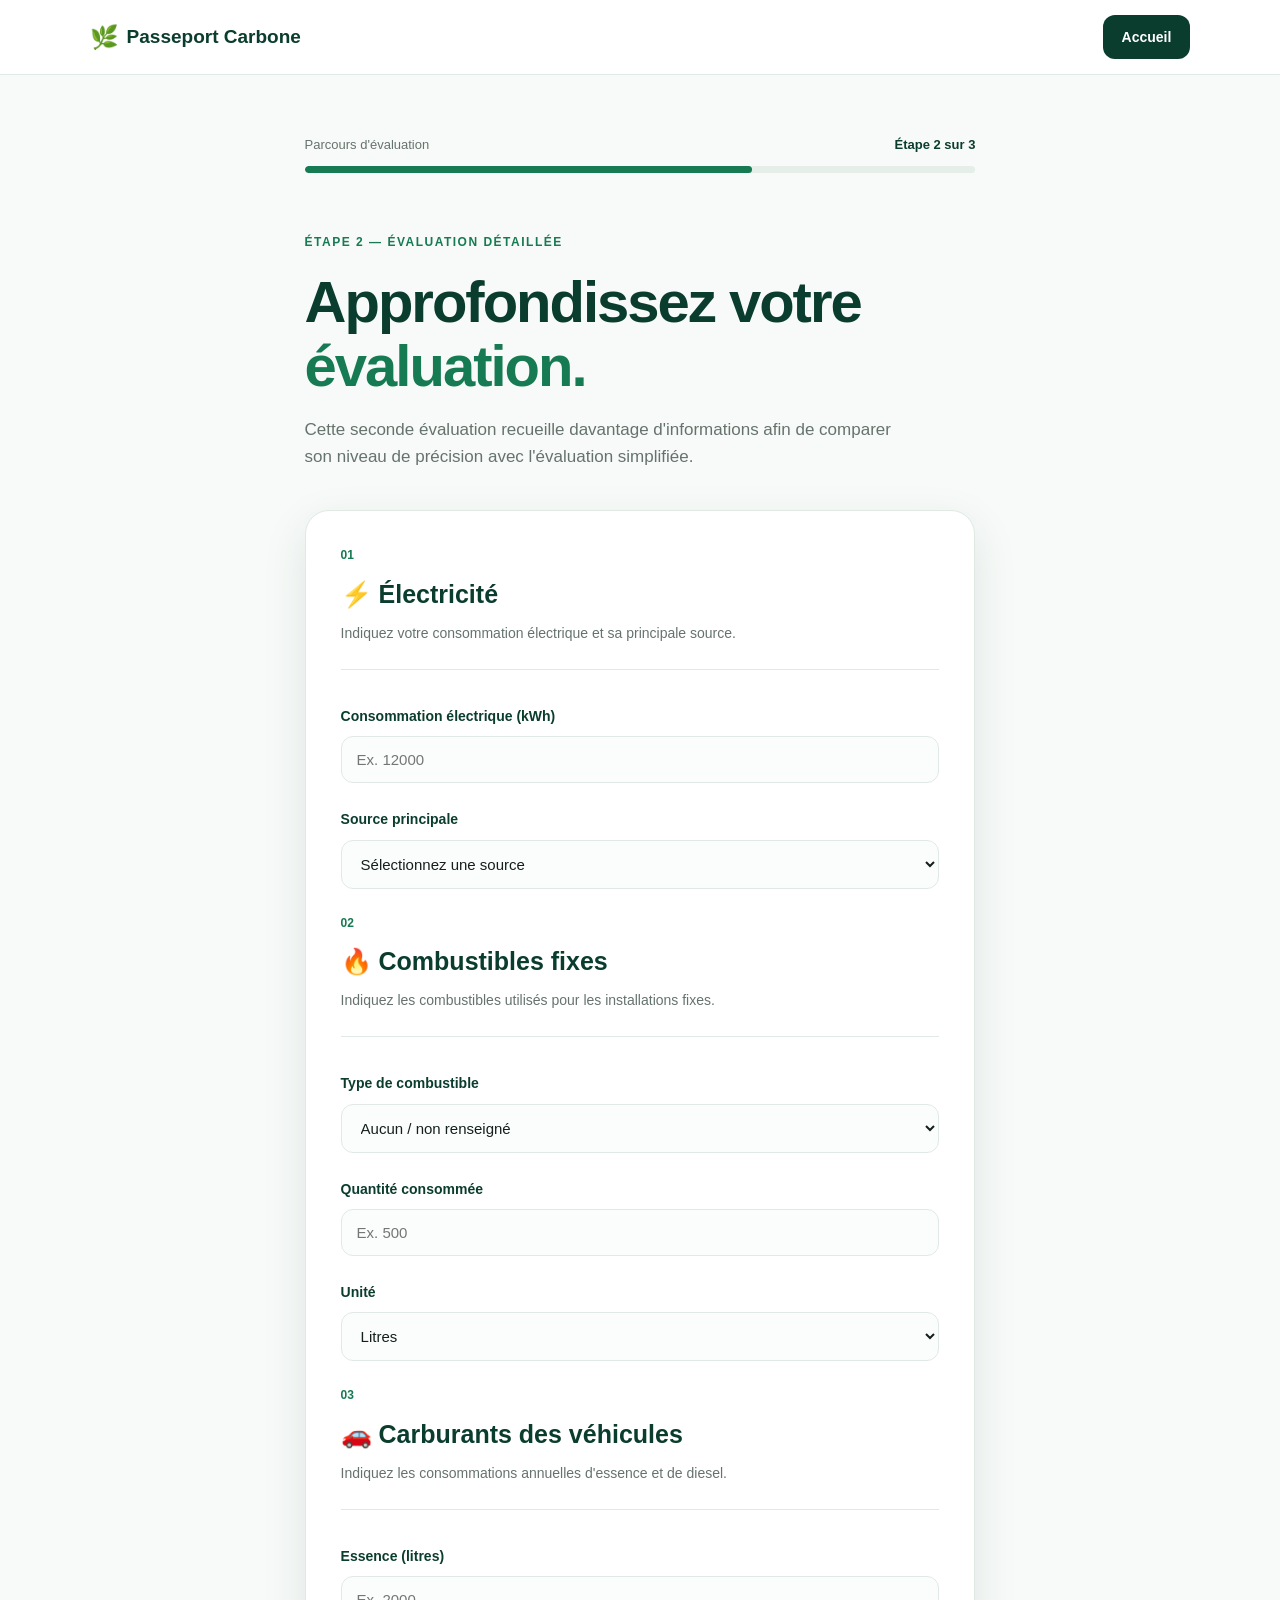
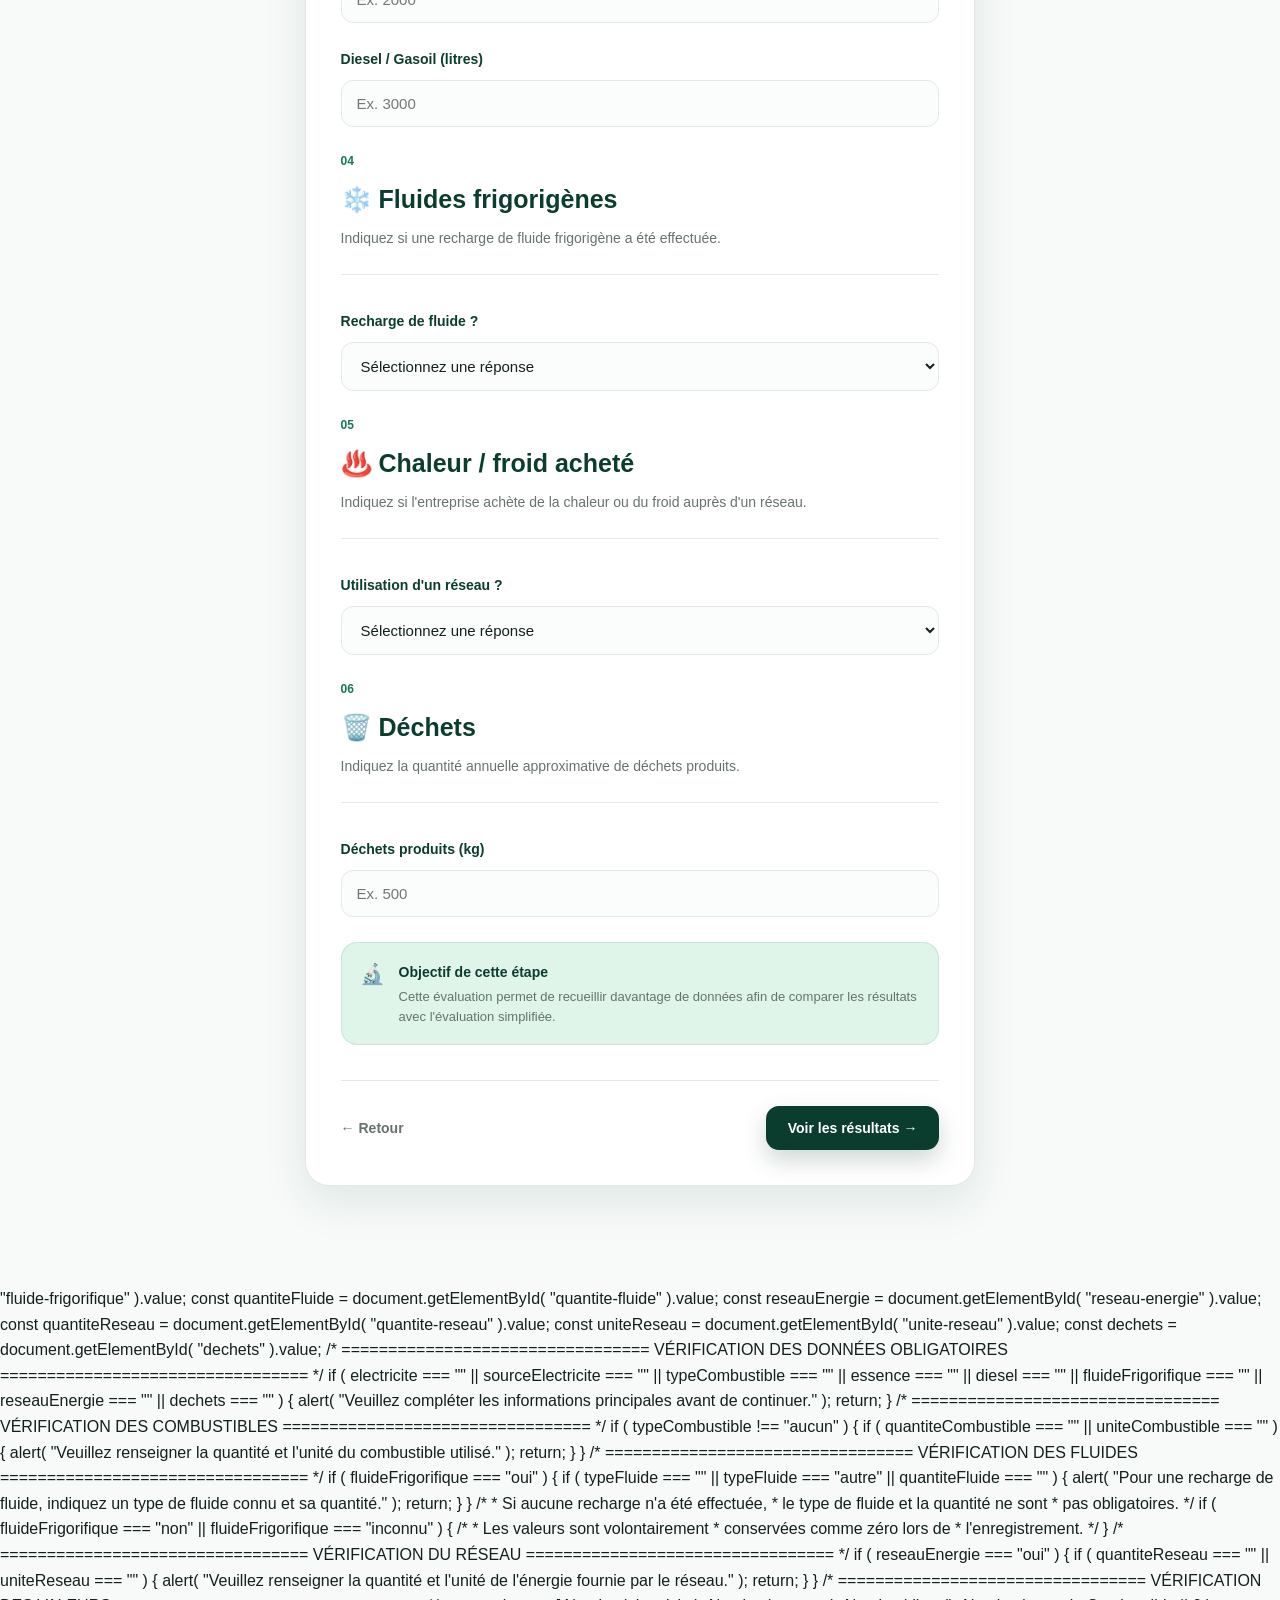
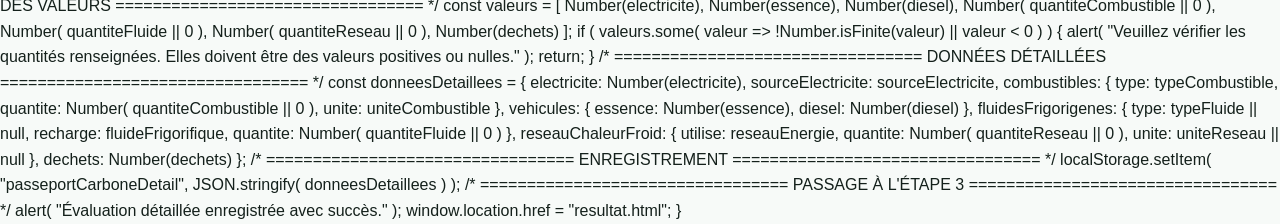
==== detail.html @ 73f757cd "Add files via upload" ====
<!DOCTYPE html><html lang="fr"><head><meta charset="UTF-8">

<meta
    name="viewport"
    content="width=device-width, initial-scale=1.0"
>

<title>Évaluation détaillée | Passeport Carbone</title>

<link rel="stylesheet" href="style.css">

</head><body><!-- ================================
     NAVIGATION
     ================================ -->

<header class="navbar">

    <div class="logo">

        <span>🌿</span>

        Passeport Carbone

    </div>


    <a
        href="index.html"
        class="nav-button"
    >
        Accueil
    </a>

</header>



<!-- ================================
     CONTENU PRINCIPAL
     ================================ -->

<main class="form-page">


    <!-- ================================
         PROGRESSION
         ================================ -->

    <div class="progress-container">

        <div class="progress-info">

            <span>
                Parcours d'évaluation
            </span>

            <strong>
                Étape 2 sur 3
            </strong>

        </div>


        <div class="progress-bar">

            <div
                class="progress-fill"
                style="width: 66.66%;"
            ></div>

        </div>

    </div>



    <!-- ================================
         INTRODUCTION
         ================================ -->

    <section class="form-intro">

        <span class="section-label">
            ÉTAPE 2 — ÉVALUATION DÉTAILLÉE
        </span>


        <h1>

            Approfondissez votre
            <span>évaluation.</span>

        </h1>


        <p>

            Cette seconde évaluation recueille davantage
            d'informations afin de comparer son niveau
            de précision avec l'évaluation simplifiée.

        </p>

    </section>



    <!-- ================================
         FORMULAIRE
         ================================ -->

    <form
        id="detail-form"
        class="form-card"
    >


        <!-- ================================
             ÉLECTRICITÉ
             ================================ -->

        <div class="form-header">

            <span class="form-number">
                01
            </span>


            <h2>
                ⚡ Électricité
            </h2>


            <p>
                Indiquez votre consommation électrique
                et sa principale source.
            </p>

        </div>


        <div class="form-group">

            <label for="electricite">
                Consommation électrique (kWh)
            </label>


            <input
                type="number"
                id="electricite"
                min="0"
                step="any"
                placeholder="Ex. 12000"
                required
            >

        </div>


        <div class="form-group">

            <label for="source-electricite">
                Source principale
            </label>


            <select
                id="source-electricite"
                required
            >

                <option value="">
                    Sélectionnez une source
                </option>

                <option value="reseau">
                    Réseau électrique
                </option>

                <option value="solaire">
                    Solaire
                </option>

                <option value="mixte">
                    Mixte
                </option>

                <option value="autre">
                    Autre
                </option>

            </select>

        </div>



        <!-- ================================
             COMBUSTIBLES FIXES
             ================================ -->

        <div class="form-header">

            <span class="form-number">
                02
            </span>


            <h2>
                🔥 Combustibles fixes
            </h2>


            <p>
                Indiquez les combustibles utilisés
                pour les installations fixes.
            </p>

        </div>


        <div class="form-group">

            <label for="type-combustible">
                Type de combustible
            </label>


            <select
                id="type-combustible"
                required
            >

                <option value="">
                    Aucun / non renseigné
                </option>

                <option value="gaz-naturel">
                    Gaz naturel
                </option>

                <option value="fioul">
                    Fioul
                </option>

                <option value="propane">
                    Propane / GPL
                </option>

                <option value="autre">
                    Autre
                </option>

            </select>

        </div>


        <div class="form-group">

            <label for="quantite-combustible">
                Quantité consommée
            </label>


            <input
                type="number"
                id="quantite-combustible"
                min="0"
                step="any"
                placeholder="Ex. 500"
            >

        </div>


        <div class="form-group">

            <label for="unite-combustible">
                Unité
            </label>


            <select
                id="unite-combustible"
            >

                <option value="litres">
                    Litres
                </option>

                <option value="kg">
                    Kilogrammes
                </option>

                <option value="m3">
                    Mètres cubes
                </option>

            </select>

        </div>



        <!-- ================================
             TRANSPORT
             ================================ -->

        <div class="form-header">

            <span class="form-number">
                03
            </span>


            <h2>
                🚗 Carburants des véhicules
            </h2>


            <p>
                Indiquez les consommations annuelles
                d'essence et de diesel.
            </p>

        </div>


        <div class="form-group">

            <label for="essence">
                Essence (litres)
            </label>


            <input
                type="number"
                id="essence"
                min="0"
                step="any"
                placeholder="Ex. 2000"
            >

        </div>


        <div class="form-group">

            <label for="diesel">
                Diesel / Gasoil (litres)
            </label>


            <input
                type="number"
                id="diesel"
                min="0"
                step="any"
                placeholder="Ex. 3000"
            >

        </div>



        <!-- ================================
             FLUIDES FRIGORIGÈNES
             ================================ -->

        <div class="form-header">

            <span class="form-number">
                04
            </span>


            <h2>
                ❄️ Fluides frigorigènes
            </h2>


            <p>
                Indiquez si une recharge de fluide
                frigorigène a été effectuée.
            </p>

        </div>


        <div class="form-group">

            <label for="fluide-frigorifique">
                Recharge de fluide ?
            </label>


            <select
                id="fluide-frigorifique"
                required
            >

                <option value="">
                    Sélectionnez une réponse
                </option>

                <option value="oui">
                    Oui
                </option>

                <option value="non">
                    Non
                </option>

                <option value="inconnu">
                    Je ne sais pas
                </option>

            </select>

        </div>


        <div
            id="fluide-details"
            style="display:none;"
        >

            <div class="form-group">

                <label for="type-fluide">
                    Type de fluide
                </label>


                <select
                    id="type-fluide"
                >

                    <option value="">
                        Sélectionnez un fluide
                    </option>

                    <option value="r134a">
                        R-134a
                    </option>

                    <option value="r404a">
                        R-404A
                    </option>

                    <option value="r32">
                        R-32
                    </option>

                    <option value="autre">
                        Autre / inconnu
                    </option>

                </select>

            </div>


            <div class="form-group">

                <label for="quantite-fluide">
                    Quantité rechargée (kg)
                </label>


                <input
                    type="number"
                    id="quantite-fluide"
                    min="0"
                    step="any"
                    placeholder="Ex. 2"
                >

            </div>

        </div>



        <!-- ================================
             RÉSEAUX
             ================================ -->

        <div class="form-header">

            <span class="form-number">
                05
            </span>


            <h2>
                ♨️ Chaleur / froid acheté
            </h2>


            <p>
                Indiquez si l'entreprise achète de la
                chaleur ou du froid auprès d'un réseau.
            </p>

        </div>


        <div class="form-group">

            <label for="reseau-energie">
                Utilisation d'un réseau ?
            </label>


            <select
                id="reseau-energie"
                required
            >

                <option value="">
                    Sélectionnez une réponse
                </option>

                <option value="oui">
                    Oui
                </option>

                <option value="non">
                    Non
                </option>

            </select>

        </div>


        <div
            id="reseau-details"
            style="display:none;"
        >

            <div class="form-group">

                <label for="quantite-reseau">
                    Quantité consommée
                </label>


                <input
                    type="number"
                    id="quantite-reseau"
                    min="0"
                    step="any"
                    placeholder="Ex. 1000"
                >

            </div>


            <div class="form-group">

                <label for="unite-reseau">
                    Unité
                </label>


                <select id="unite-reseau">

                    <option value="kWh">
                        kWh
                    </option>

                </select>

            </div>

        </div>



        <!-- ================================
             DÉCHETS
             ================================ -->

        <div class="form-header">

            <span class="form-number">
                06
            </span>


            <h2>
                🗑️ Déchets
            </h2>


            <p>
                Indiquez la quantité annuelle approximative
                de déchets produits.
            </p>

        </div>


        <div class="form-group">

            <label for="dechets">
                Déchets produits (kg)
            </label>


            <input
                type="number"
                id="dechets"
                min="0"
                step="any"
                placeholder="Ex. 500"
            >

        </div>



        <!-- ================================
             INFORMATION
             ================================ -->

        <div class="form-notice">

            <span class="notice-icon">
                🔬
            </span>


            <div>

                <strong>
                    Objectif de cette étape
                </strong>


                <p>

                    Cette évaluation permet de recueillir
                    davantage de données afin de comparer
                    les résultats avec l'évaluation simplifiée.

                </p>

            </div>

        </div>



        <!-- ================================
             ACTIONS
             ================================ -->

        <div class="form-actions">

            <a
                href="simple.html"
                class="back-button"
            >
                ← Retour
            </a>


            <button
                type="submit"
                class="primary-button"
            >
                Voir les résultats →
            </button>

        </div>

    </form>

</main>



<!-- ================================
     JAVASCRIPT
     ================================ -->

<script>

    const form =
        document.getElementById(
            "detail-form"
        );


    /* =================================
       ÉLÉMENTS DYNAMIQUES
       ================================= */

    const rechargeFluide =
        document.getElementById(
            "fluide-frigorifique"
        );


    const fluideDetails =
        document.getElementById(
            "fluide-details"
        );


    const reseauEnergie =
        document.getElementById(
            "reseau-energie"
        );


    const reseauDetails =
        document.getElementById(
            "reseau-details"
        );



    /* =================================
       AFFICHAGE FLUIDE
       ================================= */

    rechargeFluide.addEventListener(
        "change",
        function () {

            if (
                this.value === "oui"
            ) {

                fluideDetails.style.display =
                    "block";

            }

            else {

                fluideDetails.style.display =
                    "none";

            }

        }
    );



    /* =================================
       AFFICHAGE RÉSEAU
       ================================= */

    reseauEnergie.addEventListener(
        "change",
        function () {

            if (
                this.value === "oui"
            ) {

                reseauDetails.style.display =
                    "block";

            }

            else {

                reseauDetails.style.display =
                    "none";

            }

        }
    );



    /* =================================
       SOUMISSION
       ================================= */

    form.addEventListener(
        "submit",
        function (event) {

            event.preventDefault();


            /* ================================
               RÉCUPÉRATION
               ================================ */

            const electricite =
                document.getElementById(
                    "electricite"
                ).value;


            const sourceElectricite =
                document.getElementById(
                    "source-electricite"
                ).value;


            const typeCombustible =
                document.getElementById(
                    "type-combustible"
                ).value;


            const quantiteCombustible =
                document.getElementById(
                    "quantite-combustible"
                ).value;


            const uniteCombustible =
                document.getElementById(
                    "unite-combustible"
                ).value;


            const essence =
                document.getElementById(
                    "essence"
                ).value;


            const diesel =
                document.getElementById(
                    "diesel"
                ).value;


            const typeFluide =
                document.getElementById(
                    "type-fluide"
                ).value;


            const recharge =
                document.getElementById(
                    "fluide-frigorifique"
                ).value;


            const quantiteFluide =
                document.getElementById(
                    "quantite-fluide"
                ).value;


            const reseau =
                document.getElementById(
                    "reseau-energie"
                ).value;


            const quantiteReseau =
                document.getElementById(
                    "quantite-reseau"
                ).value;


            const uniteReseau =
                document.getElementById(
                    "unite-reseau"
                ).value;


            const dechets =
                document.getElementById(
                    "dechets"
                ).value;



            /* ================================
               VALIDATION
               ================================ */

            if (
                electricite === "" ||
                sourceElectricite === "" ||
                typeCombustible === "" ||
                essence === "" ||
                diesel === "" ||
                recharge === "" ||
                reseau === ""
            ) {

                alert(
                    "Veuillez remplir les champs obligatoires."
                );

                return;

            }


            /* ================================
               VALIDATION FLUIDE
               ================================ */

            if (
                recharge === "oui" &&
                (
                    typeFluide === "" ||
                    quantiteFluide === ""
                )
            ) {

                alert(
                    "Veuillez renseigner le type et la quantité du fluide frigorigène."
                );

                return;

            }


            /* ================================
               VALIDATION RÉSEAU
               ================================ */

            if (
                reseau === "oui" &&
                (
                    quantiteReseau === "" ||
                    uniteReseau === ""
                )
            ) {

                alert(
                    "Veuillez renseigner les informations du réseau."
                );

                return;

            }



            /* ================================
               DONNÉES DÉTAILLÉES
               ================================ */

            const donneesDetaillees = {

                electricite:
                    Number(electricite),

                sourceElectricite:
                    sourceElectricite,

                typeCombustible:
                    typeCombustible,

                quantiteCombustible:
                    Number(
                        quantiteCombustible || 0
                    ),

                uniteCombustible:
                    uniteCombustible,

                essence:
                    Number(
                        essence || 0
                    ),

                diesel:
                    Number(
                        diesel || 0
                    ),

                typeFluide:
                    typeFluide || null,

                rechargeFluide:
                    recharge,

                fluideFrigorifique:
                    Number(
                        quantiteFluide || 0
                    ),

                reseauEnergie:
                    reseau,

                quantiteReseau:
                    Number(
                        quantiteReseau || 0
                    ),

                uniteReseau:
                    uniteReseau || null,

                dechets:
                    Number(
                        dechets || 0
                    )

            };


            /* ================================
               SAUVEGARDE
               ================================ */

            localStorage.setItem(

                "passeportCarboneDetail",

                JSON.stringify(
                    donneesDetaillees
                )

            );


            /* ================================
               REDIRECTION
               ================================ */

            window.location.href =
                "resultat.html";

        }
    );

</script>

</body></html>        "fluide-frigorifique"
                ).value;


            const quantiteFluide =
                document.getElementById(
                    "quantite-fluide"
                ).value;



            const reseauEnergie =
                document.getElementById(
                    "reseau-energie"
                ).value;


            const quantiteReseau =
                document.getElementById(
                    "quantite-reseau"
                ).value;


            const uniteReseau =
                document.getElementById(
                    "unite-reseau"
                ).value;


            const dechets =
                document.getElementById(
                    "dechets"
                ).value;



            /* =================================
               VÉRIFICATION DES DONNÉES
               OBLIGATOIRES
               ================================= */

            if (
                electricite === "" ||
                sourceElectricite === "" ||
                typeCombustible === "" ||
                essence === "" ||
                diesel === "" ||
                fluideFrigorifique === "" ||
                reseauEnergie === "" ||
                dechets === ""
            ) {

                alert(
                    "Veuillez compléter les informations principales avant de continuer."
                );

                return;

            }



            /* =================================
               VÉRIFICATION DES COMBUSTIBLES
               ================================= */

            if (
                typeCombustible !== "aucun"
            ) {

                if (
                    quantiteCombustible === "" ||
                    uniteCombustible === ""
                ) {

                    alert(
                        "Veuillez renseigner la quantité et l'unité du combustible utilisé."
                    );

                    return;

                }

            }



            /* =================================
               VÉRIFICATION DES FLUIDES
               ================================= */

            if (
                fluideFrigorifique === "oui"
            ) {

                if (
                    typeFluide === "" ||
                    typeFluide === "autre" ||
                    quantiteFluide === ""
                ) {

                    alert(
                        "Pour une recharge de fluide, indiquez un type de fluide connu et sa quantité."
                    );

                    return;

                }

            }



            /*
             * Si aucune recharge n'a été effectuée,
             * le type de fluide et la quantité ne sont
             * pas obligatoires.
             */

            if (
                fluideFrigorifique === "non" ||
                fluideFrigorifique === "inconnu"
            ) {

                /*
                 * Les valeurs sont volontairement
                 * conservées comme zéro lors de
                 * l'enregistrement.
                 */

            }



            /* =================================
               VÉRIFICATION DU RÉSEAU
               ================================= */

            if (
                reseauEnergie === "oui"
            ) {

                if (
                    quantiteReseau === "" ||
                    uniteReseau === ""
                ) {

                    alert(
                        "Veuillez renseigner la quantité et l'unité de l'énergie fournie par le réseau."
                    );

                    return;

                }

            }



            /* =================================
               VÉRIFICATION DES VALEURS
               ================================= */

            const valeurs = [

                Number(electricite),

                Number(essence),

                Number(diesel),

                Number(
                    quantiteCombustible || 0
                ),

                Number(
                    quantiteFluide || 0
                ),

                Number(
                    quantiteReseau || 0
                ),

                Number(dechets)

            ];


            if (
                valeurs.some(
                    valeur =>
                        !Number.isFinite(valeur) ||
                        valeur < 0
                )
            ) {

                alert(
                    "Veuillez vérifier les quantités renseignées. Elles doivent être des valeurs positives ou nulles."
                );

                return;

            }



            /* =================================
               DONNÉES DÉTAILLÉES
               ================================= */

            const donneesDetaillees = {

                electricite:
                    Number(electricite),


                sourceElectricite:
                    sourceElectricite,


                combustibles: {

                    type:
                        typeCombustible,

                    quantite:
                        Number(
                            quantiteCombustible || 0
                        ),

                    unite:
                        uniteCombustible

                },


                vehicules: {

                    essence:
                        Number(essence),

                    diesel:
                        Number(diesel)

                },


                fluidesFrigorigenes: {

                    type:
                        typeFluide || null,

                    recharge:
                        fluideFrigorifique,

                    quantite:
                        Number(
                            quantiteFluide || 0
                        )

                },


                reseauChaleurFroid: {

                    utilise:
                        reseauEnergie,

                    quantite:
                        Number(
                            quantiteReseau || 0
                        ),

                    unite:
                        uniteReseau || null

                },


                dechets:
                    Number(dechets)

            };



            /* =================================
               ENREGISTREMENT
               ================================= */

            localStorage.setItem(

                "passeportCarboneDetail",

                JSON.stringify(
                    donneesDetaillees
                )

            );



            /* =================================
               PASSAGE À L'ÉTAPE 3
               ================================= */

            alert(
                "Évaluation détaillée enregistrée avec succès."
            );


            window.location.href =
                "resultat.html";

        }


    </script>


</body>

</html>
---- style.css ----
/* =========================================
   PASSEPORT CARBONE
   Design principal
   ========================================= */

/* ---------- VARIABLES ---------- */

:root {
    --green-dark: #0b3d2e;
    --green: #167a52;
    --green-light: #dff5e9;

    --blue: #1d5cff;
    --blue-light: #eaf0ff;

    --white: #ffffff;
    --background: #f7faf8;
    --text: #14201b;
    --text-light: #66736d;

    --border: #e1e9e4;

    --radius: 20px;
    --shadow: 0 15px 45px rgba(11, 61, 46, 0.10);
}


/* ---------- RESET ---------- */

* {
    margin: 0;
    padding: 0;
    box-sizing: border-box;
}

html {
    scroll-behavior: smooth;
}

body {
    font-family: Arial, Helvetica, sans-serif;
    background: var(--background);
    color: var(--text);
    line-height: 1.6;
}


/* ---------- NAVIGATION ---------- */

.navbar {
    width: 100%;
    min-height: 75px;

    display: flex;
    align-items: center;
    justify-content: space-between;

    padding: 15px 7%;

    background: rgba(255, 255, 255, 0.92);

    border-bottom: 1px solid var(--border);

    position: sticky;
    top: 0;
    z-index: 1000;

    backdrop-filter: blur(10px);
}

.logo {
    display: flex;
    align-items: center;
    gap: 8px;

    font-size: 19px;
    font-weight: 800;

    color: var(--green-dark);
}

.logo span {
    font-size: 23px;
}

.navbar nav {
    display: flex;
    gap: 30px;
}

.navbar nav a {
    color: var(--text-light);
    text-decoration: none;

    font-size: 14px;
    font-weight: 600;

    transition: 0.3s;
}

.navbar nav a:hover {
    color: var(--green);
}

.nav-button {
    text-decoration: none;

    background: var(--green-dark);
    color: white;

    padding: 11px 19px;

    border-radius: 12px;

    font-size: 14px;
    font-weight: 700;

    transition: 0.3s;
}

.nav-button:hover {
    transform: translateY(-2px);
}


/* ---------- HERO ---------- */

.hero {
    min-height: 650px;

    display: grid;
    grid-template-columns: 1.1fr 0.9fr;

    align-items: center;

    gap: 70px;

    padding: 80px 8%;
}

.hero-text {
    max-width: 650px;
}

.badge {
    display: inline-block;

    background: var(--green-light);
    color: var(--green-dark);

    padding: 8px 14px;

    border-radius: 50px;

    font-size: 12px;
    font-weight: 800;

    margin-bottom: 22px;
}

.hero h1 {
    font-size: clamp(45px, 6vw, 75px);

    line-height: 1.05;

    letter-spacing: -3px;

    margin-bottom: 25px;

    color: var(--green-dark);
}

.hero h1 span {
    color: var(--green);
}

.hero p {
    max-width: 570px;

    font-size: 18px;

    color: var(--text-light);

    margin-bottom: 35px;
}


/* ---------- BUTTONS ---------- */

.hero-buttons {
    display: flex;
    gap: 15px;

    flex-wrap: wrap;
}

.primary-button,
.secondary-button {
    display: inline-flex;

    align-items: center;
    justify-content: center;

    text-decoration: none;

    padding: 14px 22px;

    border-radius: 13px;

    font-weight: 700;

    transition: 0.3s;
}

.primary-button {
    background: var(--green-dark);
    color: white;

    box-shadow: 0 10px 25px rgba(11, 61, 46, 0.20);
}

.primary-button:hover {
    transform: translateY(-3px);
}

.secondary-button {
    background: white;

    color: var(--green-dark);

    border: 1px solid var(--border);
}

.secondary-button:hover {
    background: var(--green-light);
}


/* ---------- CARBON CARD ---------- */

.carbon-card {
    background: var(--green-dark);

    color: white;

    border-radius: 28px;

    padding: 30px;

    min-height: 440px;

    box-shadow: var(--shadow);

    position: relative;

    overflow: hidden;
}

.carbon-card::before {
    content: "";

    position: absolute;

    width: 250px;
    height: 250px;

    border-radius: 50%;

    background: rgba(255, 255, 255, 0.06);

    top: -80px;
    right: -70px;
}

.card-top {
    display: flex;
    justify-content: space-between;

    font-size: 11px;

    opacity: 0.65;

    letter-spacing: 1px;
}

.carbon-circle {
    width: 210px;
    height: 210px;

    border-radius: 50%;

    margin: 45px auto 25px;

    border: 10px solid rgba(255, 255, 255, 0.15);

    display: flex;
    flex-direction: column;

    align-items: center;
    justify-content: center;
}

.carbon-circle strong {
    font-size: 55px;
}

.carbon-circle small {
    opacity: 0.7;
}

.carbon-card > p {
    text-align: center;

    opacity: 0.75;

    margin-bottom: 25px;
}


/* ---------- MINI BARS ---------- */

.mini-bars {
    display: flex;
    flex-direction: column;

    gap: 14px;
}

.mini-bars > div {
    display: flex;
    align-items: center;

    gap: 12px;
}

.mini-bars span {
    width: 90px;

    font-size: 12px;

    opacity: 0.8;
}

.bar {
    flex: 1;

    height: 7px;

    background: rgba(255, 255, 255, 0.12);

    border-radius: 10px;

    overflow: hidden;
}

.bar i {
    display: block;

    height: 100%;

    background: white;

    border-radius: 10px;
}

.mini-bars > div:nth-child(1) .bar i {
    width: 75%;
}

.mini-bars > div:nth-child(2) .bar i {
    width: 55%;
}

.mini-bars > div:nth-child(3) .bar i {
    width: 30%;
}


/* ---------- SECTIONS ---------- */

.research-section,
.steps-section {
    padding: 100px 8%;

    max-width: 1100px;

    margin: auto;
}

.research-section {
    text-align: center;
}

.section-label {
    display: inline-block;

    font-size: 12px;

    font-weight: 800;

    color: var(--green);

    letter-spacing: 1.5px;

    margin-bottom: 18px;
}

.research-section h2,
.steps-section h2 {
    font-size: 42px;

    line-height: 1.15;

    color: var(--green-dark);

    margin-bottom: 25px;
}

.research-section p {
    max-width: 750px;

    margin: 0 auto 15px;

    color: var(--text-light);

    font-size: 17px;
}


/* ---------- STEPS ---------- */

.steps-section {
    text-align: center;
}

.steps {
    display: grid;

    grid-template-columns: repeat(3, 1fr);

    gap: 20px;

    margin-top: 50px;
}

.step {
    background: white;

    padding: 30px;

    border: 1px solid var(--border);

    border-radius: var(--radius);

    text-align: left;

    transition: 0.3s;
}

.step:hover {
    transform: translateY(-5px);

    box-shadow: var(--shadow);
}

.step-number {
    font-size: 13px;

    font-weight: 800;

    color: var(--green);

    margin-bottom: 20px;
}

.step h3 {
    color: var(--green-dark);

    margin-bottom: 10px;
}

.step p {
    color: var(--text-light);

    font-size: 14px;
}


/* ---------- CTA ---------- */

.cta-section {
    margin: 50px 8% 100px;

    padding: 70px 30px;

    text-align: center;

    background: var(--green-light);

    border-radius: 30px;
}

.cta-section h2 {
    font-size: 40px;

    color: var(--green-dark);

    margin-bottom: 12px;
}

.cta-section p {
    color: var(--text-light);

    margin-bottom: 25px;
}

.cta-section button {
    border: none;

    cursor: pointer;

    font-size: 15px;
}


/* ---------- FOOTER ---------- */

footer {
    padding: 35px 8%;

    border-top: 1px solid var(--border);

    display: flex;

    justify-content: space-between;

    align-items: center;

    gap: 20px;
}

footer p {
    color: var(--text-light);

    font-size: 13px;
}


/* ---------- MOBILE ---------- */

@media (max-width: 850px) {

    .navbar nav {
        display: none;
    }

    .hero {
        grid-template-columns: 1fr;

        padding-top: 60px;

        gap: 50px;
    }

    .hero h1 {
        font-size: 50px;
    }

    .carbon-card {
        min-height: 400px;
    }

    .steps {
        grid-template-columns: 1fr;
    }

    .research-section h2,
    .steps-section h2 {
        font-size: 34px;
    }

    footer {
        flex-direction: column;

        text-align: center;
    }
}


/* =========================================
   FORMULAIRE D'ÉVALUATION
   ========================================= */

.form-page {
    max-width: 850px;

    margin: auto;

    padding: 60px 7% 100px;
}


/* ---------- PROGRESSION ---------- */

.progress-container {
    margin-bottom: 55px;
}

.progress-info {
    display: flex;

    justify-content: space-between;

    align-items: center;

    margin-bottom: 10px;

    font-size: 13px;
}

.progress-info span {
    color: var(--text-light);
}

.progress-info strong {
    color: var(--green-dark);
}

.progress-bar {
    width: 100%;

    height: 7px;

    background: #e6eee9;

    border-radius: 20px;

    overflow: hidden;
}

.progress-fill {
    width: 33.33%;

    height: 100%;

    background: var(--green);

    border-radius: 20px;
}


/* ---------- INTRODUCTION ---------- */

.form-intro {
    margin-bottom: 40px;
}

.form-intro h1 {
    font-size: clamp(38px, 6vw, 58px);

    line-height: 1.1;

    letter-spacing: -2px;

    color: var(--green-dark);

    margin-bottom: 18px;
}

.form-intro h1 span {
    color: var(--green);
}

.form-intro p {
    max-width: 600px;

    color: var(--text-light);

    font-size: 17px;
}


/* ---------- CARTE DU FORMULAIRE ---------- */

.form-card {
    background: white;

    border: 1px solid var(--border);

    border-radius: 24px;

    padding: 35px;

    box-shadow: var(--shadow);
}

.form-header {
    margin-bottom: 35px;

    padding-bottom: 25px;

    border-bottom: 1px solid var(--border);
}

.form-number {
    display: block;

    color: var(--green);

    font-size: 12px;

    font-weight: 800;

    margin-bottom: 8px;
}

.form-header h2 {
    color: var(--green-dark);

    font-size: 25px;

    margin-bottom: 8px;
}

.form-header p {
    color: var(--text-light);

    font-size: 14px;
}


/* ---------- CHAMPS ---------- */

.form-group {
    margin-bottom: 25px;
}

.form-group label {
    display: block;

    margin-bottom: 9px;

    color: var(--green-dark);

    font-size: 14px;

    font-weight: 700;
}

.form-group input,
.form-group select {
    width: 100%;

    padding: 14px 15px;

    border: 1px solid var(--border);

    border-radius: 12px;

    background: #fbfdfc;

    color: var(--text);

    font-size: 15px;

    outline: none;

    transition: 0.25s;
}

.form-group input:focus,
.form-group select:focus {
    border-color: var(--green);

    box-shadow: 0 0 0 4px rgba(22, 122, 82, 0.08);
}


/* ---------- AIDE SOUS LES CHAMPS ---------- */

.form-group small {
    display: block;

    margin-top: 7px;

    color: var(--text-light);

    font-size: 12px;

    line-height: 1.5;
}


/* ---------- BLOC D'INFORMATION ---------- */

.form-notice {
    display: flex;

    gap: 14px;

    align-items: flex-start;

    margin-top: 10px;

    margin-bottom: 10px;

    padding: 18px;

    background: var(--green-light);

    border: 1px solid rgba(22, 122, 82, 0.12);

    border-radius: 16px;
}

.notice-icon {
    font-size: 20px;

    line-height: 1.3;

    flex-shrink: 0;
}

.form-notice strong {
    display: block;

    color: var(--green-dark);

    font-size: 14px;

    margin-bottom: 4px;
}

.form-notice p {
    color: var(--text-light);

    font-size: 13px;

    line-height: 1.5;
}


/* ---------- ACTIONS ---------- */

.form-actions {
    display: flex;

    justify-content: space-between;

    align-items: center;

    margin-top: 35px;

    padding-top: 25px;

    border-top: 1px solid var(--border);
}

.back-button {
    text-decoration: none;

    color: var(--text-light);

    font-size: 14px;

    font-weight: 700;
}

.back-button:hover {
    color: var(--green-dark);
}

.form-actions .primary-button {
    border: none;

    cursor: pointer;

    font-size: 14px;
}


/* ---------- MOBILE FORM ---------- */

@media (max-width: 600px) {

    .form-page {
        padding: 40px 5% 70px;
    }

    .form-card {
        padding: 25px 20px;
    }

    .form-intro h1 {
        font-size: 42px;
    }

    .form-actions {
        flex-direction: column-reverse;

        gap: 18px;

        align-items: stretch;
    }

    .form-actions .primary-button,
    .back-button {
        width: 100%;

        text-align: center;
    }

    .form-notice {
        padding: 15px;
    }

}
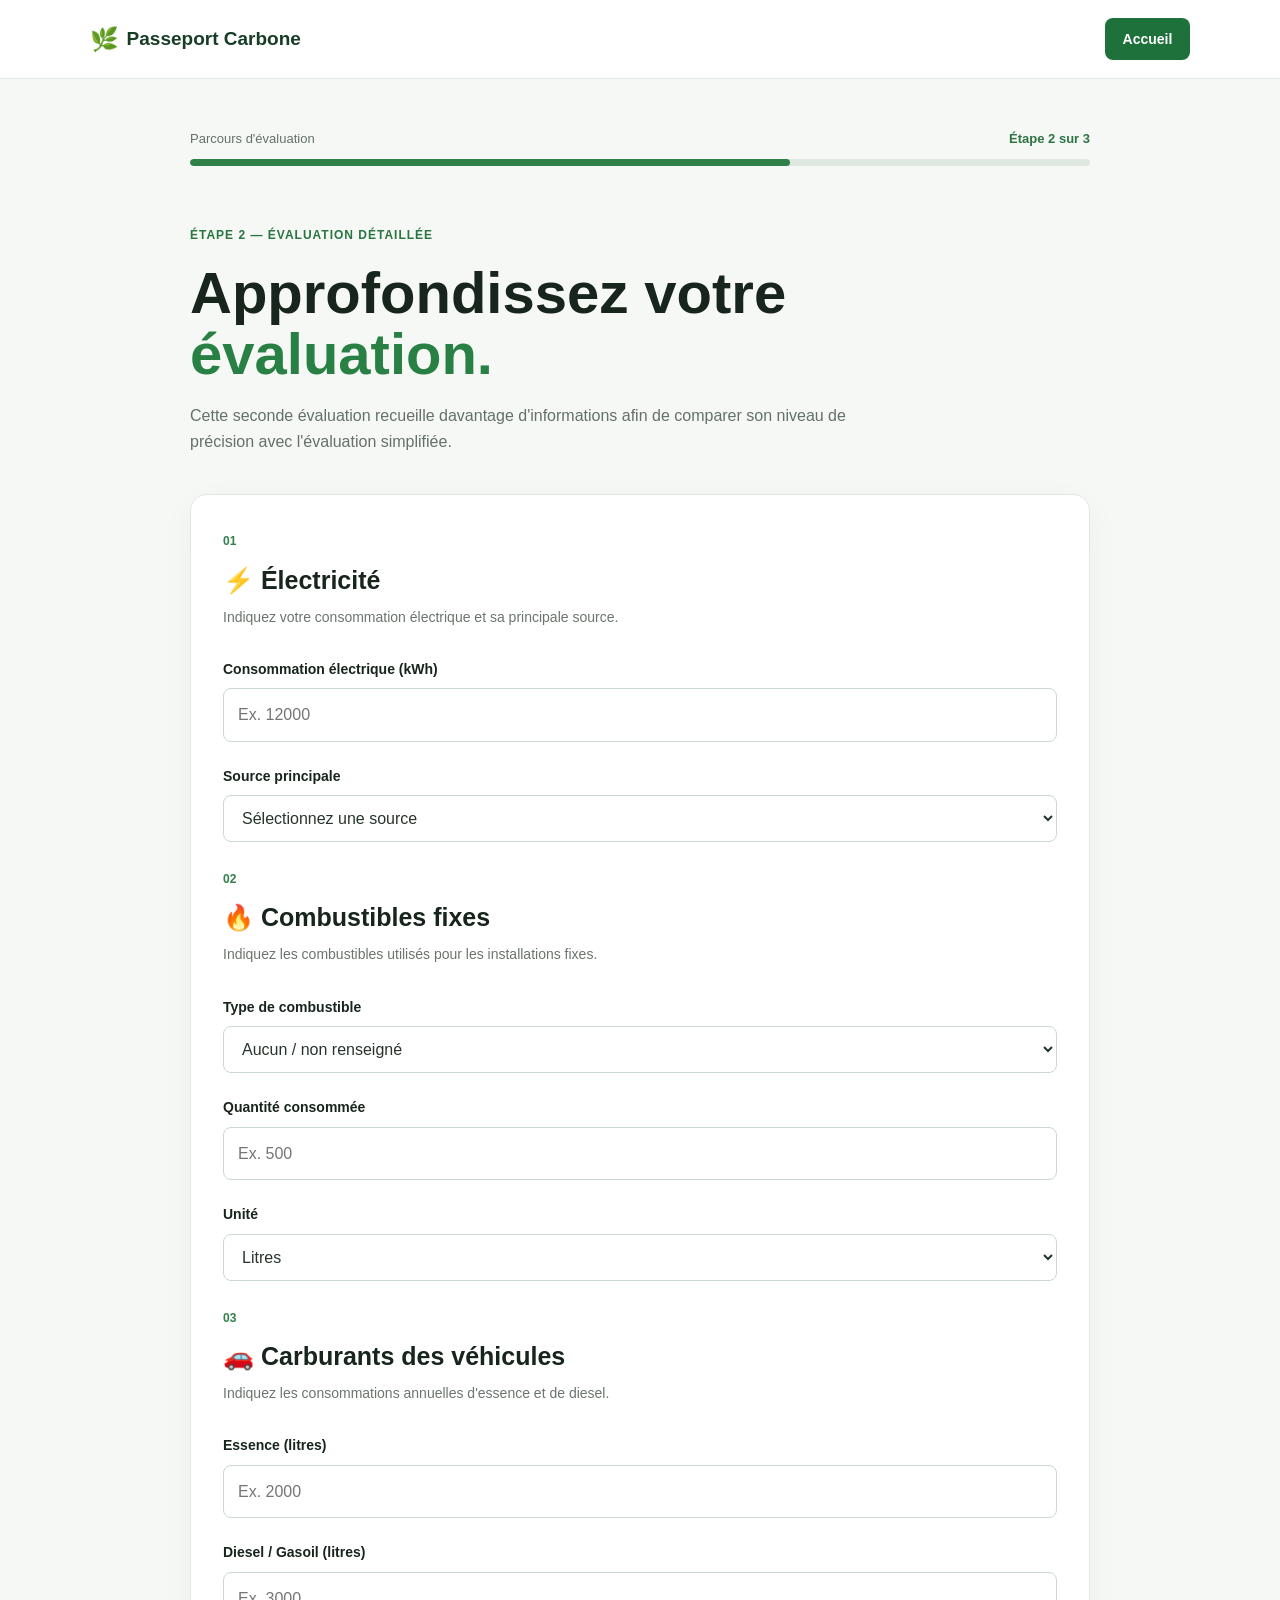
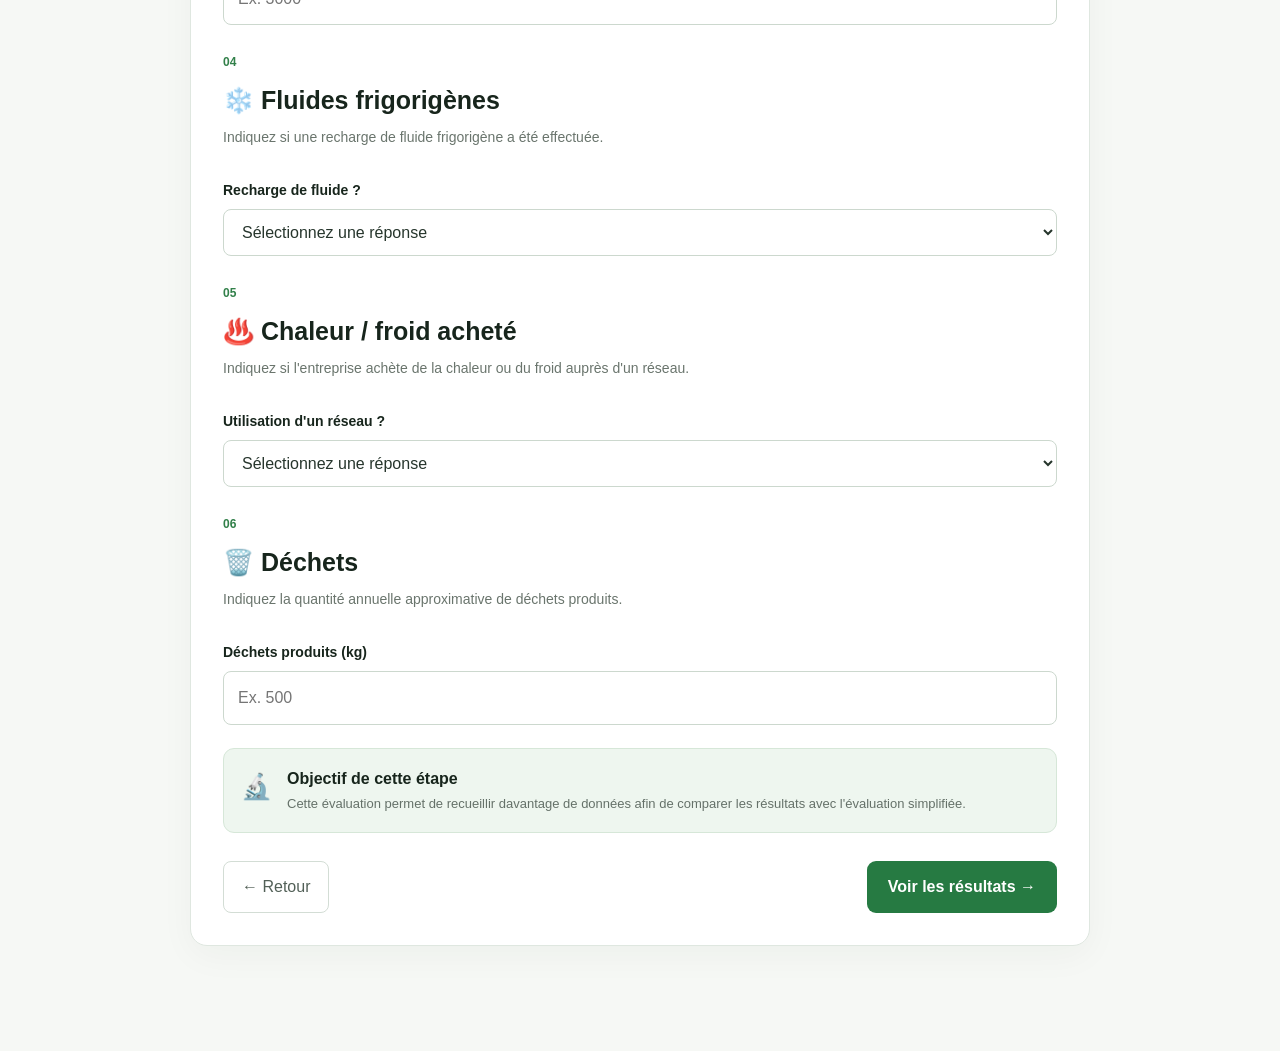
==== commit b45c07ea: "Refactor detail.html for improved structure and clarity" ====
--- a/detail.html
+++ b/detail.html
@@ -1,50 +1,36 @@
-<!DOCTYPE html><html lang="fr"><head><meta charset="UTF-8">
-
-<meta
-    name="viewport"
-    content="width=device-width, initial-scale=1.0"
->
-
-<title>Évaluation détaillée | Passeport Carbone</title>
-
-<link rel="stylesheet" href="style.css">
-
-</head><body><!-- ================================
-     NAVIGATION
-     ================================ -->
+<!DOCTYPE html>
+<html lang="fr">
+
+<head>
+    <meta charset="UTF-8">
+
+    <meta
+        name="viewport"
+        content="width=device-width, initial-scale=1.0"
+    >
+
+    <title>Évaluation détaillée | Passeport Carbone</title>
+
+    <link rel="stylesheet" href="style.css">
+</head>
+
+<body>
 
 <header class="navbar">
 
     <div class="logo">
-
         <span>🌿</span>
-
         Passeport Carbone
-
     </div>
 
-
-    <a
-        href="index.html"
-        class="nav-button"
-    >
+    <a href="index.html" class="nav-button">
         Accueil
     </a>
 
 </header>
 
 
-
-<!-- ================================
-     CONTENU PRINCIPAL
-     ================================ -->
-
 <main class="form-page">
-
-
-    <!-- ================================
-         PROGRESSION
-         ================================ -->
 
     <div class="progress-container">
 
@@ -59,7 +45,6 @@
             </strong>
 
         </div>
-
 
         <div class="progress-bar">
 
@@ -73,50 +58,31 @@
     </div>
 
 
-
-    <!-- ================================
-         INTRODUCTION
-         ================================ -->
-
     <section class="form-intro">
 
         <span class="section-label">
             ÉTAPE 2 — ÉVALUATION DÉTAILLÉE
         </span>
 
-
         <h1>
-
             Approfondissez votre
             <span>évaluation.</span>
-
         </h1>
 
-
         <p>
-
             Cette seconde évaluation recueille davantage
             d'informations afin de comparer son niveau
             de précision avec l'évaluation simplifiée.
-
         </p>
 
     </section>
 
 
-
-    <!-- ================================
-         FORMULAIRE
-         ================================ -->
-
-    <form
-        id="detail-form"
-        class="form-card"
-    >
+    <form id="detail-form" class="form-card">
 
 
         <!-- ================================
-             ÉLECTRICITÉ
+             01 — ÉLECTRICITÉ
              ================================ -->
 
         <div class="form-header">
@@ -125,11 +91,9 @@
                 01
             </span>
 
-
             <h2>
                 ⚡ Électricité
             </h2>
-
 
             <p>
                 Indiquez votre consommation électrique
@@ -144,7 +108,6 @@
             <label for="electricite">
                 Consommation électrique (kWh)
             </label>
-
 
             <input
                 type="number"
@@ -164,7 +127,6 @@
                 Source principale
             </label>
 
-
             <select
                 id="source-electricite"
                 required
@@ -197,7 +159,7 @@
 
 
         <!-- ================================
-             COMBUSTIBLES FIXES
+             02 — COMBUSTIBLES FIXES
              ================================ -->
 
         <div class="form-header">
@@ -206,11 +168,9 @@
                 02
             </span>
 
-
             <h2>
                 🔥 Combustibles fixes
             </h2>
-
 
             <p>
                 Indiquez les combustibles utilisés
@@ -226,7 +186,6 @@
                 Type de combustible
             </label>
 
-
             <select
                 id="type-combustible"
                 required
@@ -262,7 +221,6 @@
             <label for="quantite-combustible">
                 Quantité consommée
             </label>
-
 
             <input
                 type="number"
@@ -281,10 +239,7 @@
                 Unité
             </label>
 
-
-            <select
-                id="unite-combustible"
-            >
+            <select id="unite-combustible">
 
                 <option value="litres">
                     Litres
@@ -305,7 +260,7 @@
 
 
         <!-- ================================
-             TRANSPORT
+             03 — TRANSPORT
              ================================ -->
 
         <div class="form-header">
@@ -314,11 +269,9 @@
                 03
             </span>
 
-
             <h2>
                 🚗 Carburants des véhicules
             </h2>
-
 
             <p>
                 Indiquez les consommations annuelles
@@ -333,7 +286,6 @@
             <label for="essence">
                 Essence (litres)
             </label>
-
 
             <input
                 type="number"
@@ -341,6 +293,7 @@
                 min="0"
                 step="any"
                 placeholder="Ex. 2000"
+                required
             >
 
         </div>
@@ -351,7 +304,6 @@
             <label for="diesel">
                 Diesel / Gasoil (litres)
             </label>
-
 
             <input
                 type="number"
@@ -359,6 +311,7 @@
                 min="0"
                 step="any"
                 placeholder="Ex. 3000"
+                required
             >
 
         </div>
@@ -366,7 +319,7 @@
 
 
         <!-- ================================
-             FLUIDES FRIGORIGÈNES
+             04 — FLUIDES FRIGORIGÈNES
              ================================ -->
 
         <div class="form-header">
@@ -375,11 +328,9 @@
                 04
             </span>
 
-
             <h2>
                 ❄️ Fluides frigorigènes
             </h2>
-
 
             <p>
                 Indiquez si une recharge de fluide
@@ -395,7 +346,6 @@
                 Recharge de fluide ?
             </label>
 
-
             <select
                 id="fluide-frigorifique"
                 required
@@ -433,10 +383,7 @@
                     Type de fluide
                 </label>
 
-
-                <select
-                    id="type-fluide"
-                >
+                <select id="type-fluide">
 
                     <option value="">
                         Sélectionnez un fluide
@@ -468,7 +415,6 @@
                 <label for="quantite-fluide">
                     Quantité rechargée (kg)
                 </label>
-
 
                 <input
                     type="number"
@@ -485,7 +431,7 @@
 
 
         <!-- ================================
-             RÉSEAUX
+             05 — CHALEUR / FROID
              ================================ -->
 
         <div class="form-header">
@@ -494,11 +440,9 @@
                 05
             </span>
 
-
             <h2>
                 ♨️ Chaleur / froid acheté
             </h2>
-
 
             <p>
                 Indiquez si l'entreprise achète de la
@@ -514,7 +458,6 @@
                 Utilisation d'un réseau ?
             </label>
 
-
             <select
                 id="reseau-energie"
                 required
@@ -547,7 +490,6 @@
                 <label for="quantite-reseau">
                     Quantité consommée
                 </label>
-
 
                 <input
                     type="number"
@@ -566,7 +508,6 @@
                     Unité
                 </label>
 
-
                 <select id="unite-reseau">
 
                     <option value="kWh">
@@ -582,7 +523,7 @@
 
 
         <!-- ================================
-             DÉCHETS
+             06 — DÉCHETS
              ================================ -->
 
         <div class="form-header">
@@ -591,11 +532,9 @@
                 06
             </span>
 
-
             <h2>
                 🗑️ Déchets
             </h2>
-
 
             <p>
                 Indiquez la quantité annuelle approximative
@@ -610,7 +549,6 @@
             <label for="dechets">
                 Déchets produits (kg)
             </label>
-
 
             <input
                 type="number"
@@ -618,6 +556,7 @@
                 min="0"
                 step="any"
                 placeholder="Ex. 500"
+                required
             >
 
         </div>
@@ -634,20 +573,16 @@
                 🔬
             </span>
 
-
             <div>
 
                 <strong>
                     Objectif de cette étape
                 </strong>
 
-
                 <p>
-
                     Cette évaluation permet de recueillir
                     davantage de données afin de comparer
                     les résultats avec l'évaluation simplifiée.
-
                 </p>
 
             </div>
@@ -669,7 +604,6 @@
                 ← Retour
             </a>
 
-
             <button
                 type="submit"
                 class="primary-button"
@@ -685,259 +619,204 @@
 
 
 
-<!-- ================================
-     JAVASCRIPT
-     ================================ -->
-
 <script>
 
-    const form =
-        document.getElementById(
-            "detail-form"
-        );
-
-
-    /* =================================
-       ÉLÉMENTS DYNAMIQUES
-       ================================= */
-
-    const rechargeFluide =
-        document.getElementById(
-            "fluide-frigorifique"
-        );
-
-
-    const fluideDetails =
-        document.getElementById(
-            "fluide-details"
-        );
-
-
-    const reseauEnergie =
-        document.getElementById(
-            "reseau-energie"
-        );
-
-
-    const reseauDetails =
-        document.getElementById(
-            "reseau-details"
-        );
-
-
-
-    /* =================================
-       AFFICHAGE FLUIDE
-       ================================= */
-
-    rechargeFluide.addEventListener(
-        "change",
-        function () {
+const form = document.getElementById("detail-form");
+
+const rechargeFluide =
+    document.getElementById("fluide-frigorifique");
+
+const fluideDetails =
+    document.getElementById("fluide-details");
+
+const reseauEnergie =
+    document.getElementById("reseau-energie");
+
+const reseauDetails =
+    document.getElementById("reseau-details");
+
+
+
+/* =========================================
+   AFFICHAGE FLUIDE FRIGORIGÈNE
+   ========================================= */
+
+rechargeFluide.addEventListener(
+    "change",
+    function () {
+
+        fluideDetails.style.display =
+            this.value === "oui"
+                ? "block"
+                : "none";
+
+    }
+);
+
+
+
+/* =========================================
+   AFFICHAGE RÉSEAU
+   ========================================= */
+
+reseauEnergie.addEventListener(
+    "change",
+    function () {
+
+        reseauDetails.style.display =
+            this.value === "oui"
+                ? "block"
+                : "none";
+
+    }
+);
+
+
+
+/* =========================================
+   SOUMISSION
+   ========================================= */
+
+form.addEventListener(
+    "submit",
+    function (event) {
+
+        event.preventDefault();
+
+
+
+        /* ================================
+           RÉCUPÉRATION DES VALEURS
+           ================================ */
+
+        const electricite =
+            document.getElementById("electricite").value;
+
+        const sourceElectricite =
+            document.getElementById("source-electricite").value;
+
+        const typeCombustible =
+            document.getElementById("type-combustible").value;
+
+        const quantiteCombustible =
+            document.getElementById("quantite-combustible").value;
+
+        const uniteCombustible =
+            document.getElementById("unite-combustible").value;
+
+        const essence =
+            document.getElementById("essence").value;
+
+        const diesel =
+            document.getElementById("diesel").value;
+
+        const fluideFrigorifique =
+            document.getElementById("fluide-frigorifique").value;
+
+        const typeFluide =
+            document.getElementById("type-fluide").value;
+
+        const quantiteFluide =
+            document.getElementById("quantite-fluide").value;
+
+        const reseauEnergieValue =
+            document.getElementById("reseau-energie").value;
+
+        const quantiteReseau =
+            document.getElementById("quantite-reseau").value;
+
+        const uniteReseau =
+            document.getElementById("unite-reseau").value;
+
+        const dechets =
+            document.getElementById("dechets").value;
+
+
+
+        /* ================================
+           VALIDATION PRINCIPALE
+           ================================ */
+
+        if (
+            electricite === "" ||
+            sourceElectricite === "" ||
+            typeCombustible === "" ||
+            essence === "" ||
+            diesel === "" ||
+            fluideFrigorifique === "" ||
+            reseauEnergieValue === "" ||
+            dechets === ""
+        ) {
+
+            alert(
+                "Veuillez compléter les informations principales avant de continuer."
+            );
+
+            return;
+        }
+
+
+
+        /* ================================
+           VALIDATION COMBUSTIBLE
+           ================================ */
+
+        if (typeCombustible !== "") {
 
             if (
-                this.value === "oui"
+                quantiteCombustible === "" ||
+                uniteCombustible === ""
             ) {
 
-                fluideDetails.style.display =
-                    "block";
-
+                alert(
+                    "Veuillez renseigner la quantité et l'unité du combustible utilisé."
+                );
+
+                return;
             }
-
-            else {
-
-                fluideDetails.style.display =
-                    "none";
-
+        }
+
+
+
+        /* ================================
+           VALIDATION FLUIDE
+           ================================ */
+
+        if (fluideFrigorifique === "oui") {
+
+            if (
+                typeFluide === "" ||
+                quantiteFluide === ""
+            ) {
+
+                alert(
+                    "Pour une recharge de fluide, veuillez indiquer le type et la quantité."
+                );
+
+                return;
             }
 
+            if (Number(quantiteFluide) < 0) {
+
+                alert(
+                    "La quantité de fluide doit être positive ou nulle."
+                );
+
+                return;
+            }
         }
-    );
-
-
-
-    /* =================================
-       AFFICHAGE RÉSEAU
-       ================================= */
-
-    reseauEnergie.addEventListener(
-        "change",
-        function () {
+
+
+
+        /* ================================
+           VALIDATION RÉSEAU
+           ================================ */
+
+        if (reseauEnergieValue === "oui") {
 
             if (
-                this.value === "oui"
-            ) {
-
-                reseauDetails.style.display =
-                    "block";
-
-            }
-
-            else {
-
-                reseauDetails.style.display =
-                    "none";
-
-            }
-
-        }
-    );
-
-
-
-    /* =================================
-       SOUMISSION
-       ================================= */
-
-    form.addEventListener(
-        "submit",
-        function (event) {
-
-            event.preventDefault();
-
-
-            /* ================================
-               RÉCUPÉRATION
-               ================================ */
-
-            const electricite =
-                document.getElementById(
-                    "electricite"
-                ).value;
-
-
-            const sourceElectricite =
-                document.getElementById(
-                    "source-electricite"
-                ).value;
-
-
-            const typeCombustible =
-                document.getElementById(
-                    "type-combustible"
-                ).value;
-
-
-            const quantiteCombustible =
-                document.getElementById(
-                    "quantite-combustible"
-                ).value;
-
-
-            const uniteCombustible =
-                document.getElementById(
-                    "unite-combustible"
-                ).value;
-
-
-            const essence =
-                document.getElementById(
-                    "essence"
-                ).value;
-
-
-            const diesel =
-                document.getElementById(
-                    "diesel"
-                ).value;
-
-
-            const typeFluide =
-                document.getElementById(
-                    "type-fluide"
-                ).value;
-
-
-            const recharge =
-                document.getElementById(
-                    "fluide-frigorifique"
-                ).value;
-
-
-            const quantiteFluide =
-                document.getElementById(
-                    "quantite-fluide"
-                ).value;
-
-
-            const reseau =
-                document.getElementById(
-                    "reseau-energie"
-                ).value;
-
-
-            const quantiteReseau =
-                document.getElementById(
-                    "quantite-reseau"
-                ).value;
-
-
-            const uniteReseau =
-                document.getElementById(
-                    "unite-reseau"
-                ).value;
-
-
-            const dechets =
-                document.getElementById(
-                    "dechets"
-                ).value;
-
-
-
-            /* ================================
-               VALIDATION
-               ================================ */
-
-            if (
-                electricite === "" ||
-                sourceElectricite === "" ||
-                typeCombustible === "" ||
-                essence === "" ||
-                diesel === "" ||
-                recharge === "" ||
-                reseau === ""
-            ) {
-
-                alert(
-                    "Veuillez remplir les champs obligatoires."
-                );
-
-                return;
-
-            }
-
-
-            /* ================================
-               VALIDATION FLUIDE
-               ================================ */
-
-            if (
-                recharge === "oui" &&
-                (
-                    typeFluide === "" ||
-                    quantiteFluide === ""
-                )
-            ) {
-
-                alert(
-                    "Veuillez renseigner le type et la quantité du fluide frigorigène."
-                );
-
-                return;
-
-            }
-
-
-            /* ================================
-               VALIDATION RÉSEAU
-               ================================ */
-
-            if (
-                reseau === "oui" &&
-                (
-                    quantiteReseau === "" ||
-                    uniteReseau === ""
-                )
+                quantiteReseau === "" ||
+                uniteReseau === ""
             ) {
 
                 alert(
@@ -945,421 +824,157 @@
                 );
 
                 return;
-
             }
-
-
-
-            /* ================================
-               DONNÉES DÉTAILLÉES
-               ================================ */
-
-            const donneesDetaillees = {
-
-                electricite:
-                    Number(electricite),
-
-                sourceElectricite:
-                    sourceElectricite,
-
-                typeCombustible:
+        }
+
+
+
+        /* ================================
+           VÉRIFICATION DES NOMBRES
+           ================================ */
+
+        const valeurs = [
+
+            Number(electricite),
+
+            Number(essence),
+
+            Number(diesel),
+
+            Number(quantiteCombustible || 0),
+
+            Number(quantiteFluide || 0),
+
+            Number(quantiteReseau || 0),
+
+            Number(dechets)
+
+        ];
+
+
+        if (
+            valeurs.some(
+                valeur =>
+                    !Number.isFinite(valeur) ||
+                    valeur < 0
+            )
+        ) {
+
+            alert(
+                "Veuillez vérifier les quantités renseignées. Elles doivent être positives ou nulles."
+            );
+
+            return;
+        }
+
+
+
+        /* ================================
+           STRUCTURE DES DONNÉES
+           ================================ */
+
+        const donneesDetaillees = {
+
+            electricite:
+                Number(electricite),
+
+            sourceElectricite:
+                sourceElectricite,
+
+
+            combustibles: {
+
+                type:
                     typeCombustible,
 
-                quantiteCombustible:
+                quantite:
                     Number(
                         quantiteCombustible || 0
                     ),
 
-                uniteCombustible:
-                    uniteCombustible,
+                unite:
+                    uniteCombustible
+
+            },
+
+
+            vehicules: {
 
                 essence:
-                    Number(
-                        essence || 0
-                    ),
+                    Number(essence),
 
                 diesel:
-                    Number(
-                        diesel || 0
-                    ),
-
-                typeFluide:
+                    Number(diesel)
+
+            },
+
+
+            fluidesFrigorigenes: {
+
+                type:
                     typeFluide || null,
 
-                rechargeFluide:
-                    recharge,
-
-                fluideFrigorifique:
+                recharge:
+                    fluideFrigorifique,
+
+                quantite:
                     Number(
                         quantiteFluide || 0
-                    ),
-
-                reseauEnergie:
-                    reseau,
-
-                quantiteReseau:
+                    )
+
+            },
+
+
+            reseauChaleurFroid: {
+
+                utilise:
+                    reseauEnergieValue,
+
+                quantite:
                     Number(
                         quantiteReseau || 0
                     ),
 
-                uniteReseau:
-                    uniteReseau || null,
-
-                dechets:
-                    Number(
-                        dechets || 0
-                    )
-
-            };
-
-
-            /* ================================
-               SAUVEGARDE
-               ================================ */
-
-            localStorage.setItem(
-
-                "passeportCarboneDetail",
-
-                JSON.stringify(
-                    donneesDetaillees
-                )
-
-            );
-
-
-            /* ================================
-               REDIRECTION
-               ================================ */
-
-            window.location.href =
-                "resultat.html";
-
-        }
-    );
+                unite:
+                    uniteReseau || null
+
+            },
+
+
+            dechets:
+                Number(dechets)
+
+        };
+
+
+
+        /* ================================
+           SAUVEGARDE
+           ================================ */
+
+        localStorage.setItem(
+
+            "passeportCarboneDetail",
+
+            JSON.stringify(
+                donneesDetaillees
+            )
+
+        );
+
+
+
+        /* ================================
+           REDIRECTION
+           ================================ */
+
+        window.location.href =
+            "resultat.html";
+
+    }
+);
 
 </script>
 
-</body></html>        "fluide-frigorifique"
-                ).value;
-
-
-            const quantiteFluide =
-                document.getElementById(
-                    "quantite-fluide"
-                ).value;
-
-
-
-            const reseauEnergie =
-                document.getElementById(
-                    "reseau-energie"
-                ).value;
-
-
-            const quantiteReseau =
-                document.getElementById(
-                    "quantite-reseau"
-                ).value;
-
-
-            const uniteReseau =
-                document.getElementById(
-                    "unite-reseau"
-                ).value;
-
-
-            const dechets =
-                document.getElementById(
-                    "dechets"
-                ).value;
-
-
-
-            /* =================================
-               VÉRIFICATION DES DONNÉES
-               OBLIGATOIRES
-               ================================= */
-
-            if (
-                electricite === "" ||
-                sourceElectricite === "" ||
-                typeCombustible === "" ||
-                essence === "" ||
-                diesel === "" ||
-                fluideFrigorifique === "" ||
-                reseauEnergie === "" ||
-                dechets === ""
-            ) {
-
-                alert(
-                    "Veuillez compléter les informations principales avant de continuer."
-                );
-
-                return;
-
-            }
-
-
-
-            /* =================================
-               VÉRIFICATION DES COMBUSTIBLES
-               ================================= */
-
-            if (
-                typeCombustible !== "aucun"
-            ) {
-
-                if (
-                    quantiteCombustible === "" ||
-                    uniteCombustible === ""
-                ) {
-
-                    alert(
-                        "Veuillez renseigner la quantité et l'unité du combustible utilisé."
-                    );
-
-                    return;
-
-                }
-
-            }
-
-
-
-            /* =================================
-               VÉRIFICATION DES FLUIDES
-               ================================= */
-
-            if (
-                fluideFrigorifique === "oui"
-            ) {
-
-                if (
-                    typeFluide === "" ||
-                    typeFluide === "autre" ||
-                    quantiteFluide === ""
-                ) {
-
-                    alert(
-                        "Pour une recharge de fluide, indiquez un type de fluide connu et sa quantité."
-                    );
-
-                    return;
-
-                }
-
-            }
-
-
-
-            /*
-             * Si aucune recharge n'a été effectuée,
-             * le type de fluide et la quantité ne sont
-             * pas obligatoires.
-             */
-
-            if (
-                fluideFrigorifique === "non" ||
-                fluideFrigorifique === "inconnu"
-            ) {
-
-                /*
-                 * Les valeurs sont volontairement
-                 * conservées comme zéro lors de
-                 * l'enregistrement.
-                 */
-
-            }
-
-
-
-            /* =================================
-               VÉRIFICATION DU RÉSEAU
-               ================================= */
-
-            if (
-                reseauEnergie === "oui"
-            ) {
-
-                if (
-                    quantiteReseau === "" ||
-                    uniteReseau === ""
-                ) {
-
-                    alert(
-                        "Veuillez renseigner la quantité et l'unité de l'énergie fournie par le réseau."
-                    );
-
-                    return;
-
-                }
-
-            }
-
-
-
-            /* =================================
-               VÉRIFICATION DES VALEURS
-               ================================= */
-
-            const valeurs = [
-
-                Number(electricite),
-
-                Number(essence),
-
-                Number(diesel),
-
-                Number(
-                    quantiteCombustible || 0
-                ),
-
-                Number(
-                    quantiteFluide || 0
-                ),
-
-                Number(
-                    quantiteReseau || 0
-                ),
-
-                Number(dechets)
-
-            ];
-
-
-            if (
-                valeurs.some(
-                    valeur =>
-                        !Number.isFinite(valeur) ||
-                        valeur < 0
-                )
-            ) {
-
-                alert(
-                    "Veuillez vérifier les quantités renseignées. Elles doivent être des valeurs positives ou nulles."
-                );
-
-                return;
-
-            }
-
-
-
-            /* =================================
-               DONNÉES DÉTAILLÉES
-               ================================= */
-
-            const donneesDetaillees = {
-
-                electricite:
-                    Number(electricite),
-
-
-                sourceElectricite:
-                    sourceElectricite,
-
-
-                combustibles: {
-
-                    type:
-                        typeCombustible,
-
-                    quantite:
-                        Number(
-                            quantiteCombustible || 0
-                        ),
-
-                    unite:
-                        uniteCombustible
-
-                },
-
-
-                vehicules: {
-
-                    essence:
-                        Number(essence),
-
-                    diesel:
-                        Number(diesel)
-
-                },
-
-
-                fluidesFrigorigenes: {
-
-                    type:
-                        typeFluide || null,
-
-                    recharge:
-                        fluideFrigorifique,
-
-                    quantite:
-                        Number(
-                            quantiteFluide || 0
-                        )
-
-                },
-
-
-                reseauChaleurFroid: {
-
-                    utilise:
-                        reseauEnergie,
-
-                    quantite:
-                        Number(
-                            quantiteReseau || 0
-                        ),
-
-                    unite:
-                        uniteReseau || null
-
-                },
-
-
-                dechets:
-                    Number(dechets)
-
-            };
-
-
-
-            /* =================================
-               ENREGISTREMENT
-               ================================= */
-
-            localStorage.setItem(
-
-                "passeportCarboneDetail",
-
-                JSON.stringify(
-                    donneesDetaillees
-                )
-
-            );
-
-
-
-            /* =================================
-               PASSAGE À L'ÉTAPE 3
-               ================================= */
-
-            alert(
-                "Évaluation détaillée enregistrée avec succès."
-            );
-
-
-            window.location.href =
-                "resultat.html";
-
-        }
-
-
-    </script>
-
-
 </body>
-
-</html>+                </html>
--- a/style.css
+++ b/style.css
@@ -1,31 +1,7 @@
 /* =========================================
    PASSEPORT CARBONE
-   Design principal
-   ========================================= */
-
-/* ---------- VARIABLES ---------- */
-
-:root {
-    --green-dark: #0b3d2e;
-    --green: #167a52;
-    --green-light: #dff5e9;
-
-    --blue: #1d5cff;
-    --blue-light: #eaf0ff;
-
-    --white: #ffffff;
-    --background: #f7faf8;
-    --text: #14201b;
-    --text-light: #66736d;
-
-    --border: #e1e9e4;
-
-    --radius: 20px;
-    --shadow: 0 15px 45px rgba(11, 61, 46, 0.10);
-}
-
-
-/* ---------- RESET ---------- */
+   STYLE GLOBAL
+   ========================================= */
 
 * {
     margin: 0;
@@ -39,44 +15,47 @@
 
 body {
     font-family: Arial, Helvetica, sans-serif;
-    background: var(--background);
-    color: var(--text);
+    background: #f6f8f5;
+    color: #17251c;
     line-height: 1.6;
 }
 
-
-/* ---------- NAVIGATION ---------- */
+a {
+    text-decoration: none;
+    color: inherit;
+}
+
+button,
+input,
+select {
+    font: inherit;
+}
+
+
+/* =========================================
+   NAVIGATION
+   ========================================= */
 
 .navbar {
     width: 100%;
-    min-height: 75px;
-
+    padding: 18px 7%;
     display: flex;
     align-items: center;
     justify-content: space-between;
-
-    padding: 15px 7%;
-
-    background: rgba(255, 255, 255, 0.92);
-
-    border-bottom: 1px solid var(--border);
-
+    background: rgba(255, 255, 255, 0.96);
+    border-bottom: 1px solid #e3e9e3;
     position: sticky;
     top: 0;
-    z-index: 1000;
-
-    backdrop-filter: blur(10px);
+    z-index: 100;
 }
 
 .logo {
     display: flex;
     align-items: center;
     gap: 8px;
-
     font-size: 19px;
-    font-weight: 800;
-
-    color: var(--green-dark);
+    font-weight: 700;
+    color: #173d26;
 }
 
 .logo span {
@@ -85,522 +64,317 @@
 
 .navbar nav {
     display: flex;
-    gap: 30px;
+    gap: 28px;
 }
 
 .navbar nav a {
-    color: var(--text-light);
-    text-decoration: none;
-
+    color: #536057;
     font-size: 14px;
+    transition: 0.2s;
+}
+
+.navbar nav a:hover {
+    color: #26733f;
+}
+
+.nav-button {
+    display: inline-block;
+    padding: 10px 18px;
+    border-radius: 8px;
+    background: #1f713c;
+    color: white;
     font-weight: 600;
-
-    transition: 0.3s;
-}
-
-.navbar nav a:hover {
-    color: var(--green);
-}
-
-.nav-button {
-    text-decoration: none;
-
-    background: var(--green-dark);
+    font-size: 14px;
+    transition: 0.2s;
+}
+
+.nav-button:hover {
+    background: #185c31;
+}
+
+
+/* =========================================
+   BOUTONS
+   ========================================= */
+
+.primary-button {
+    display: inline-block;
+    border: none;
+    cursor: pointer;
+    padding: 13px 21px;
+    border-radius: 9px;
+    background: #267a42;
     color: white;
-
-    padding: 11px 19px;
-
-    border-radius: 12px;
-
-    font-size: 14px;
     font-weight: 700;
-
-    transition: 0.3s;
-}
-
-.nav-button:hover {
-    transform: translateY(-2px);
-}
-
-
-/* ---------- HERO ---------- */
+    transition: 0.2s;
+}
+
+.primary-button:hover {
+    background: #1b6234;
+    transform: translateY(-1px);
+}
+
+.secondary-button {
+    display: inline-block;
+    padding: 13px 21px;
+    border: 1px solid #cbd8ce;
+    border-radius: 9px;
+    background: white;
+    color: #31543c;
+    font-weight: 600;
+}
+
+.secondary-button:hover {
+    background: #f0f5f1;
+}
+
+.back-button {
+    display: inline-block;
+    padding: 12px 18px;
+    border: 1px solid #d3ddd5;
+    border-radius: 8px;
+    color: #526057;
+    background: white;
+}
+
+
+/* =========================================
+   HERO
+   ========================================= */
 
 .hero {
-    min-height: 650px;
-
-    display: grid;
-    grid-template-columns: 1.1fr 0.9fr;
-
+    min-height: 680px;
+    padding: 90px 7%;
+    display: flex;
     align-items: center;
-
+    justify-content: space-between;
     gap: 70px;
-
-    padding: 80px 8%;
+    background:
+        radial-gradient(
+            circle at 80% 20%,
+            #e2f2e6 0,
+            transparent 32%
+        ),
+        #f7faf7;
 }
 
 .hero-text {
     max-width: 650px;
 }
 
-.badge {
+.badge,
+.section-label {
     display: inline-block;
-
-    background: var(--green-light);
-    color: var(--green-dark);
-
-    padding: 8px 14px;
-
-    border-radius: 50px;
-
+    color: #287540;
     font-size: 12px;
     font-weight: 800;
-
-    margin-bottom: 22px;
+    letter-spacing: 1px;
+    margin-bottom: 18px;
 }
 
 .hero h1 {
-    font-size: clamp(45px, 6vw, 75px);
-
-    line-height: 1.05;
-
+    font-size: clamp(45px, 6vw, 78px);
+    line-height: 1.02;
     letter-spacing: -3px;
-
     margin-bottom: 25px;
-
-    color: var(--green-dark);
-}
-
-.hero h1 span {
-    color: var(--green);
-}
-
-.hero p {
-    max-width: 570px;
-
+}
+
+.hero h1 span,
+.form-intro h1 span {
+    color: #298044;
+}
+
+.hero-text > p {
+    max-width: 590px;
+    color: #5c6960;
     font-size: 18px;
-
-    color: var(--text-light);
-
-    margin-bottom: 35px;
-}
-
-
-/* ---------- BUTTONS ---------- */
+    margin-bottom: 30px;
+}
 
 .hero-buttons {
     display: flex;
-    gap: 15px;
-
+    gap: 12px;
     flex-wrap: wrap;
 }
 
-.primary-button,
-.secondary-button {
-    display: inline-flex;
-
+
+/* =========================================
+   CARTE CARBONE
+   ========================================= */
+
+.carbon-card {
+    width: 350px;
+    padding: 28px;
+    border-radius: 22px;
+    background: #173c26;
+    color: white;
+    box-shadow: 0 25px 60px rgba(30, 65, 40, 0.18);
+}
+
+.card-top {
+    display: flex;
+    justify-content: space-between;
+    color: #a9c8b2;
+    font-size: 11px;
+    letter-spacing: 1.5px;
+}
+
+.carbon-circle {
+    width: 180px;
+    height: 180px;
+    margin: 35px auto 20px;
+    border: 1px solid #63906f;
+    border-radius: 50%;
+    display: flex;
+    flex-direction: column;
     align-items: center;
     justify-content: center;
-
-    text-decoration: none;
-
-    padding: 14px 22px;
-
-    border-radius: 13px;
-
-    font-weight: 700;
-
-    transition: 0.3s;
-}
-
-.primary-button {
-    background: var(--green-dark);
-    color: white;
-
-    box-shadow: 0 10px 25px rgba(11, 61, 46, 0.20);
-}
-
-.primary-button:hover {
-    transform: translateY(-3px);
-}
-
-.secondary-button {
-    background: white;
-
-    color: var(--green-dark);
-
-    border: 1px solid var(--border);
-}
-
-.secondary-button:hover {
-    background: var(--green-light);
-}
-
-
-/* ---------- CARBON CARD ---------- */
-
-.carbon-card {
-    background: var(--green-dark);
-
-    color: white;
-
-    border-radius: 28px;
-
-    padding: 30px;
-
-    min-height: 440px;
-
-    box-shadow: var(--shadow);
-
-    position: relative;
-
-    overflow: hidden;
-}
-
-.carbon-card::before {
-    content: "";
-
-    position: absolute;
-
-    width: 250px;
-    height: 250px;
-
-    border-radius: 50%;
-
-    background: rgba(255, 255, 255, 0.06);
-
-    top: -80px;
-    right: -70px;
-}
-
-.card-top {
-    display: flex;
-    justify-content: space-between;
-
-    font-size: 11px;
-
-    opacity: 0.65;
-
-    letter-spacing: 1px;
-}
-
-.carbon-circle {
-    width: 210px;
-    height: 210px;
-
-    border-radius: 50%;
-
-    margin: 45px auto 25px;
-
-    border: 10px solid rgba(255, 255, 255, 0.15);
-
-    display: flex;
-    flex-direction: column;
-
-    align-items: center;
-    justify-content: center;
 }
 
 .carbon-circle strong {
-    font-size: 55px;
+    font-size: 45px;
 }
 
 .carbon-circle small {
-    opacity: 0.7;
+    color: #b5cbb9;
 }
 
 .carbon-card > p {
     text-align: center;
-
-    opacity: 0.75;
-
-    margin-bottom: 25px;
-}
-
-
-/* ---------- MINI BARS ---------- */
+    color: #b7c9bc;
+    margin-bottom: 30px;
+}
 
 .mini-bars {
-    display: flex;
-    flex-direction: column;
-
-    gap: 14px;
+    display: grid;
+    gap: 16px;
 }
 
 .mini-bars > div {
-    display: flex;
-    align-items: center;
-
-    gap: 12px;
+    display: grid;
+    gap: 6px;
 }
 
 .mini-bars span {
-    width: 90px;
-
     font-size: 12px;
-
-    opacity: 0.8;
+    color: #c8d8cc;
 }
 
 .bar {
-    flex: 1;
-
-    height: 7px;
-
-    background: rgba(255, 255, 255, 0.12);
-
-    border-radius: 10px;
-
+    width: 100%;
+    height: 6px;
+    border-radius: 20px;
+    background: #31573c;
     overflow: hidden;
 }
 
 .bar i {
     display: block;
-
+    width: 45%;
     height: 100%;
-
-    background: white;
-
-    border-radius: 10px;
-}
-
-.mini-bars > div:nth-child(1) .bar i {
-    width: 75%;
-}
-
-.mini-bars > div:nth-child(2) .bar i {
-    width: 55%;
-}
-
-.mini-bars > div:nth-child(3) .bar i {
-    width: 30%;
-}
-
-
-/* ---------- SECTIONS ---------- */
+    background: #8cc89b;
+    border-radius: 20px;
+}
+
+
+/* =========================================
+   SECTIONS
+   ========================================= */
 
 .research-section,
 .steps-section {
-    padding: 100px 8%;
-
-    max-width: 1100px;
-
-    margin: auto;
+    padding: 100px 7%;
 }
 
 .research-section {
-    text-align: center;
-}
-
-.section-label {
-    display: inline-block;
-
-    font-size: 12px;
-
-    font-weight: 800;
-
-    color: var(--green);
-
-    letter-spacing: 1.5px;
-
-    margin-bottom: 18px;
+    max-width: 1000px;
 }
 
 .research-section h2,
 .steps-section h2 {
+    max-width: 750px;
+    font-size: clamp(32px, 4vw, 52px);
+    line-height: 1.1;
+    margin-bottom: 25px;
+}
+
+.research-section p {
+    max-width: 760px;
+    color: #606c63;
+    margin-bottom: 15px;
+}
+
+
+/* =========================================
+   ÉTAPES
+   ========================================= */
+
+.steps-section {
+    background: #edf4ee;
+}
+
+.steps {
+    margin-top: 45px;
+    display: grid;
+    grid-template-columns: repeat(3, 1fr);
+    gap: 22px;
+}
+
+.step {
+    padding: 28px;
+    background: white;
+    border: 1px solid #dfe8e0;
+    border-radius: 15px;
+}
+
+.step-number {
+    color: #32804a;
+    font-weight: 800;
+    font-size: 13px;
+    margin-bottom: 22px;
+}
+
+.step h3 {
+    margin-bottom: 10px;
+}
+
+.step p {
+    color: #69756d;
+    font-size: 14px;
+}
+
+
+/* =========================================
+   CTA
+   ========================================= */
+
+.cta-section {
+    padding: 100px 7%;
+    text-align: center;
+    background: #173c26;
+    color: white;
+}
+
+.cta-section h2 {
     font-size: 42px;
-
-    line-height: 1.15;
-
-    color: var(--green-dark);
-
+    margin-bottom: 12px;
+}
+
+.cta-section p {
+    color: #b8cbbd;
     margin-bottom: 25px;
 }
 
-.research-section p {
-    max-width: 750px;
-
-    margin: 0 auto 15px;
-
-    color: var(--text-light);
-
-    font-size: 17px;
-}
-
-
-/* ---------- STEPS ---------- */
-
-.steps-section {
-    text-align: center;
-}
-
-.steps {
-    display: grid;
-
-    grid-template-columns: repeat(3, 1fr);
-
-    gap: 20px;
-
-    margin-top: 50px;
-}
-
-.step {
-    background: white;
-
-    padding: 30px;
-
-    border: 1px solid var(--border);
-
-    border-radius: var(--radius);
-
-    text-align: left;
-
-    transition: 0.3s;
-}
-
-.step:hover {
-    transform: translateY(-5px);
-
-    box-shadow: var(--shadow);
-}
-
-.step-number {
-    font-size: 13px;
-
-    font-weight: 800;
-
-    color: var(--green);
-
-    margin-bottom: 20px;
-}
-
-.step h3 {
-    color: var(--green-dark);
-
-    margin-bottom: 10px;
-}
-
-.step p {
-    color: var(--text-light);
-
-    font-size: 14px;
-}
-
-
-/* ---------- CTA ---------- */
-
-.cta-section {
-    margin: 50px 8% 100px;
-
-    padding: 70px 30px;
-
-    text-align: center;
-
-    background: var(--green-light);
-
-    border-radius: 30px;
-}
-
-.cta-section h2 {
-    font-size: 40px;
-
-    color: var(--green-dark);
-
-    margin-bottom: 12px;
-}
-
-.cta-section p {
-    color: var(--text-light);
-
-    margin-bottom: 25px;
-}
-
-.cta-section button {
-    border: none;
-
-    cursor: pointer;
-
-    font-size: 15px;
-}
-
-
-/* ---------- FOOTER ---------- */
-
-footer {
-    padding: 35px 8%;
-
-    border-top: 1px solid var(--border);
-
-    display: flex;
-
-    justify-content: space-between;
-
-    align-items: center;
-
-    gap: 20px;
-}
-
-footer p {
-    color: var(--text-light);
-
-    font-size: 13px;
-}
-
-
-/* ---------- MOBILE ---------- */
-
-@media (max-width: 850px) {
-
-    .navbar nav {
-        display: none;
-    }
-
-    .hero {
-        grid-template-columns: 1fr;
-
-        padding-top: 60px;
-
-        gap: 50px;
-    }
-
-    .hero h1 {
-        font-size: 50px;
-    }
-
-    .carbon-card {
-        min-height: 400px;
-    }
-
-    .steps {
-        grid-template-columns: 1fr;
-    }
-
-    .research-section h2,
-    .steps-section h2 {
-        font-size: 34px;
-    }
-
-    footer {
-        flex-direction: column;
-
-        text-align: center;
-    }
-}
-
-
-/* =========================================
-   FORMULAIRE D'ÉVALUATION
+
+/* =========================================
+   PAGES FORMULAIRE
    ========================================= */
 
 .form-page {
-    max-width: 850px;
-
+    width: min(900px, 92%);
     margin: auto;
-
-    padding: 60px 7% 100px;
-}
-
-
-/* ---------- PROGRESSION ---------- */
+    padding: 50px 0 80px;
+}
 
 .progress-container {
     margin-bottom: 55px;
@@ -608,310 +382,289 @@
 
 .progress-info {
     display: flex;
-
     justify-content: space-between;
-
-    align-items: center;
-
-    margin-bottom: 10px;
-
+    margin-bottom: 9px;
     font-size: 13px;
-}
-
-.progress-info span {
-    color: var(--text-light);
+    color: #647068;
 }
 
 .progress-info strong {
-    color: var(--green-dark);
+    color: #2d7343;
 }
 
 .progress-bar {
-    width: 100%;
-
     height: 7px;
-
-    background: #e6eee9;
-
+    background: #dfe8e0;
     border-radius: 20px;
-
     overflow: hidden;
 }
 
 .progress-fill {
-    width: 33.33%;
-
     height: 100%;
-
-    background: var(--green);
-
+    background: #318049;
     border-radius: 20px;
 }
-
-
-/* ---------- INTRODUCTION ---------- */
 
 .form-intro {
     margin-bottom: 40px;
 }
 
 .form-intro h1 {
-    font-size: clamp(38px, 6vw, 58px);
-
-    line-height: 1.1;
-
-    letter-spacing: -2px;
-
-    color: var(--green-dark);
-
+    font-size: clamp(38px, 5vw, 58px);
+    line-height: 1.05;
     margin-bottom: 18px;
 }
 
-.form-intro h1 span {
-    color: var(--green);
-}
-
 .form-intro p {
-    max-width: 600px;
-
-    color: var(--text-light);
-
-    font-size: 17px;
-}
-
-
-/* ---------- CARTE DU FORMULAIRE ---------- */
+    max-width: 700px;
+    color: #647068;
+}
+
+
+/* =========================================
+   CARTES FORMULAIRE
+   ========================================= */
 
 .form-card {
     background: white;
-
-    border: 1px solid var(--border);
-
-    border-radius: 24px;
-
-    padding: 35px;
-
-    box-shadow: var(--shadow);
+    border: 1px solid #dfe7e0;
+    border-radius: 17px;
+    padding: 32px;
+    margin-bottom: 25px;
+    box-shadow: 0 10px 35px rgba(30, 50, 35, 0.04);
 }
 
 .form-header {
-    margin-bottom: 35px;
-
-    padding-bottom: 25px;
-
-    border-bottom: 1px solid var(--border);
+    margin-bottom: 30px;
 }
 
 .form-number {
-    display: block;
-
-    color: var(--green);
-
+    display: inline-block;
+    color: #32804a;
+    font-weight: 800;
     font-size: 12px;
-
-    font-weight: 800;
-
     margin-bottom: 8px;
 }
 
 .form-header h2 {
-    color: var(--green-dark);
-
     font-size: 25px;
-
-    margin-bottom: 8px;
+    margin-bottom: 6px;
 }
 
 .form-header p {
-    color: var(--text-light);
-
+    color: #6a756d;
     font-size: 14px;
 }
 
-
-/* ---------- CHAMPS ---------- */
-
 .form-group {
-    margin-bottom: 25px;
+    margin-bottom: 23px;
+}
+
+.form-group:last-child {
+    margin-bottom: 0;
 }
 
 .form-group label {
     display: block;
-
-    margin-bottom: 9px;
-
-    color: var(--green-dark);
-
+    margin-bottom: 8px;
+    font-weight: 700;
     font-size: 14px;
-
-    font-weight: 700;
 }
 
 .form-group input,
 .form-group select {
     width: 100%;
-
-    padding: 14px 15px;
-
-    border: 1px solid var(--border);
-
-    border-radius: 12px;
-
-    background: #fbfdfc;
-
-    color: var(--text);
-
-    font-size: 15px;
-
+    padding: 13px 14px;
+    border: 1px solid #ccd8ce;
+    border-radius: 8px;
     outline: none;
-
-    transition: 0.25s;
+    background: white;
+    color: #26352c;
 }
 
 .form-group input:focus,
 .form-group select:focus {
-    border-color: var(--green);
-
-    box-shadow: 0 0 0 4px rgba(22, 122, 82, 0.08);
-}
-
-
-/* ---------- AIDE SOUS LES CHAMPS ---------- */
+    border-color: #38814d;
+    box-shadow: 0 0 0 3px rgba(56, 129, 77, 0.1);
+}
 
 .form-group small {
     display: block;
-
-    margin-top: 7px;
-
-    color: var(--text-light);
-
+    margin-top: 6px;
+    color: #7a857d;
     font-size: 12px;
-
-    line-height: 1.5;
-}
-
-
-/* ---------- BLOC D'INFORMATION ---------- */
+}
+
+
+/* =========================================
+   NOTIFICATION SECTEUR
+   ========================================= */
 
 .form-notice {
     display: flex;
-
-    gap: 14px;
-
-    align-items: flex-start;
-
-    margin-top: 10px;
-
-    margin-bottom: 10px;
-
-    padding: 18px;
-
-    background: var(--green-light);
-
-    border: 1px solid rgba(22, 122, 82, 0.12);
-
-    border-radius: 16px;
+    gap: 15px;
+    padding: 17px;
+    margin-bottom: 28px;
+    border-radius: 11px;
+    background: #eef6ef;
+    border: 1px solid #d6e7d8;
 }
 
 .notice-icon {
-    font-size: 20px;
-
-    line-height: 1.3;
-
-    flex-shrink: 0;
+    font-size: 25px;
 }
 
 .form-notice strong {
     display: block;
-
-    color: var(--green-dark);
-
-    font-size: 14px;
-
-    margin-bottom: 4px;
+    margin-bottom: 3px;
 }
 
 .form-notice p {
-    color: var(--text-light);
-
+    color: #657169;
     font-size: 13px;
-
-    line-height: 1.5;
-}
-
-
-/* ---------- ACTIONS ---------- */
+}
+
+
+/* =========================================
+   ACTIONS
+   ========================================= */
 
 .form-actions {
     display: flex;
-
+    align-items: center;
     justify-content: space-between;
-
+    gap: 15px;
+}
+
+
+/* =========================================
+   FOOTER
+   ========================================= */
+
+footer {
+    padding: 35px 7%;
+    background: #10291a;
+    color: #aebfb2;
+    display: flex;
+    justify-content: space-between;
     align-items: center;
-
-    margin-top: 35px;
-
-    padding-top: 25px;
-
-    border-top: 1px solid var(--border);
-}
-
-.back-button {
-    text-decoration: none;
-
-    color: var(--text-light);
-
-    font-size: 14px;
-
-    font-weight: 700;
-}
-
-.back-button:hover {
-    color: var(--green-dark);
-}
-
-.form-actions .primary-button {
-    border: none;
-
-    cursor: pointer;
-
-    font-size: 14px;
-}
-
-
-/* ---------- MOBILE FORM ---------- */
+    gap: 20px;
+}
+
+footer .logo {
+    color: white;
+}
+
+footer p {
+    font-size: 13px;
+}
+
+
+/* =========================================
+   RESPONSIVE — TABLETTE
+   ========================================= */
+
+@media (max-width: 850px) {
+
+    .navbar nav {
+        display: none;
+    }
+
+    .hero {
+        padding-top: 65px;
+        padding-bottom: 65px;
+        flex-direction: column;
+        align-items: flex-start;
+    }
+
+    .carbon-card {
+        width: 100%;
+        max-width: 430px;
+    }
+
+    .steps {
+        grid-template-columns: 1fr;
+    }
+
+}
+
+
+/* =========================================
+   RESPONSIVE — MOBILE
+   ========================================= */
 
 @media (max-width: 600px) {
 
+    .navbar {
+        padding: 15px 5%;
+    }
+
+    .navbar .nav-button {
+        padding: 9px 13px;
+        font-size: 12px;
+    }
+
+    .hero,
+    .research-section,
+    .steps-section,
+    .cta-section {
+        padding-left: 5%;
+        padding-right: 5%;
+    }
+
+    .hero {
+        min-height: auto;
+    }
+
+    .hero h1 {
+        font-size: 48px;
+        letter-spacing: -2px;
+    }
+
+    .hero-text > p {
+        font-size: 16px;
+    }
+
+    .hero-buttons {
+        flex-direction: column;
+        align-items: stretch;
+    }
+
+    .hero-buttons a {
+        text-align: center;
+    }
+
+    .carbon-card {
+        padding: 22px;
+    }
+
     .form-page {
-        padding: 40px 5% 70px;
+        width: 94%;
+        padding-top: 35px;
     }
 
     .form-card {
-        padding: 25px 20px;
-    }
-
-    .form-intro h1 {
-        font-size: 42px;
+        padding: 22px;
     }
 
     .form-actions {
         flex-direction: column-reverse;
-
-        gap: 18px;
-
         align-items: stretch;
     }
 
-    .form-actions .primary-button,
-    .back-button {
+    .form-actions button,
+    .form-actions a {
         width: 100%;
-
         text-align: center;
     }
 
-    .form-notice {
-        padding: 15px;
-    }
-
-}+    footer {
+        padding: 30px 5%;
+        flex-direction: column;
+        align-items: flex-start;
+    }
+
+}
+
+
+
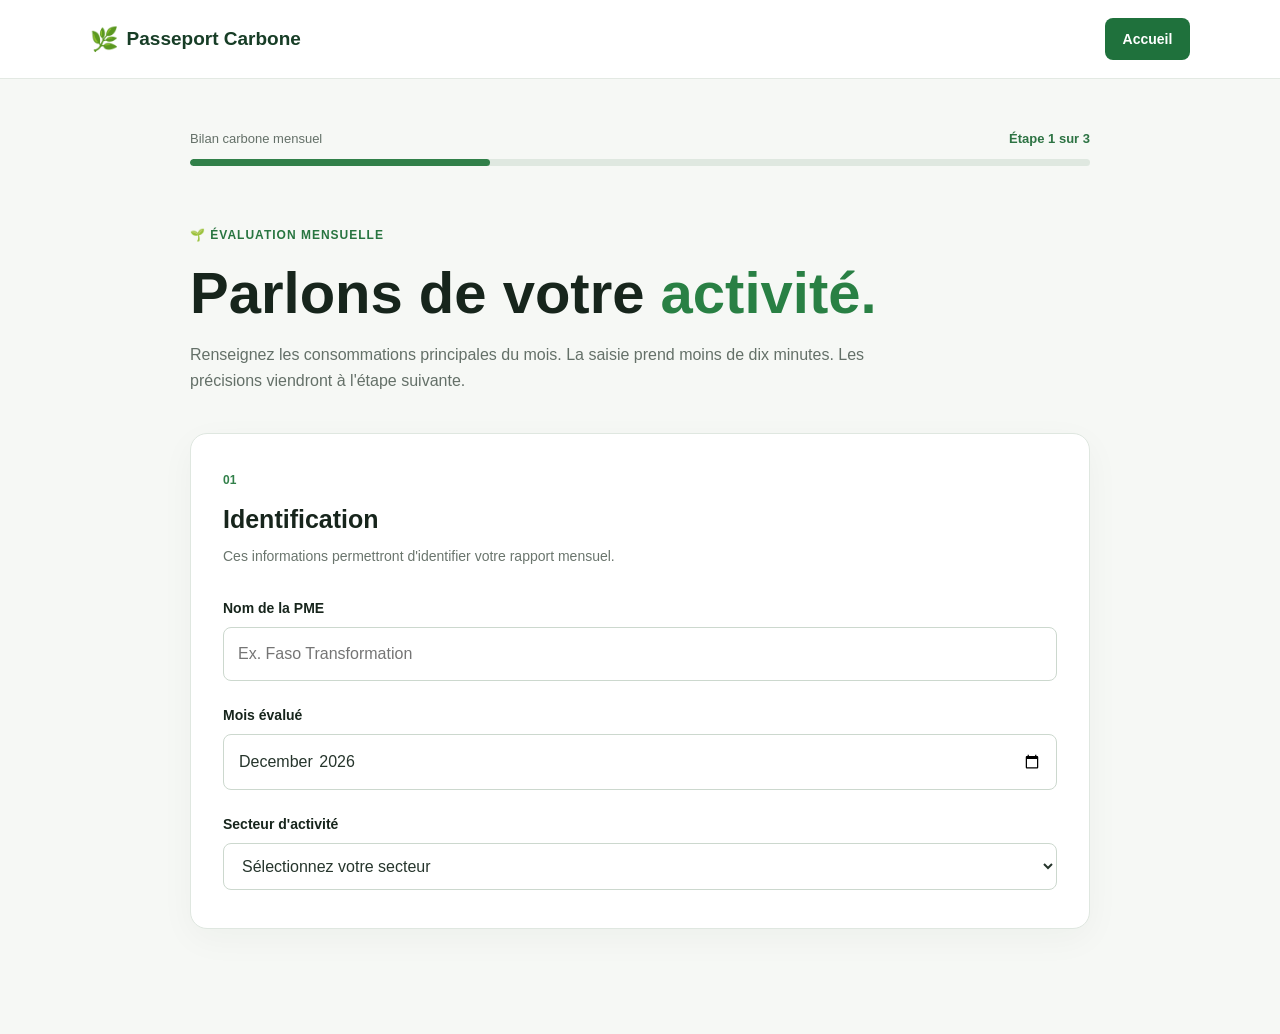
==== commit 77f08043: "Refactor detail.html for improved structure and clarity" ====
--- a/detail.html
+++ b/detail.html
@@ -1,980 +1,121 @@
 <!DOCTYPE html>
 <html lang="fr">
-
 <head>
-    <meta charset="UTF-8">
-
-    <meta
-        name="viewport"
-        content="width=device-width, initial-scale=1.0"
-    >
-
-    <title>Évaluation détaillée | Passeport Carbone</title>
-
-    <link rel="stylesheet" href="style.css">
+<meta charset="UTF-8">
+<meta name="viewport" content="width=device-width, initial-scale=1.0">
+<title>Évaluation détaillée | Passeport Carbone</title>
+<link rel="stylesheet" href="style.css">
 </head>
-
 <body>
 
 <header class="navbar">
-
-    <div class="logo">
-        <span>🌿</span>
-        Passeport Carbone
-    </div>
-
-    <a href="index.html" class="nav-button">
-        Accueil
-    </a>
-
+    <div class="logo"><span>🌿</span> Passeport Carbone</div>
+    <a href="index.html" class="nav-button">Accueil</a>
 </header>
-
 
 <main class="form-page">
 
     <div class="progress-container">
-
         <div class="progress-info">
-
-            <span>
-                Parcours d'évaluation
-            </span>
-
-            <strong>
-                Étape 2 sur 3
-            </strong>
-
+            <span>Parcours d'évaluation</span>
+            <strong>Étape 2 sur 3</strong>
         </div>
-
-        <div class="progress-bar">
-
-            <div
-                class="progress-fill"
-                style="width: 66.66%;"
-            ></div>
-
-        </div>
-
+        <div class="progress-bar"><div class="progress-fill" style="width:66.66%"></div></div>
     </div>
 
-
     <section class="form-intro">
-
-        <span class="section-label">
-            ÉTAPE 2 — ÉVALUATION DÉTAILLÉE
-        </span>
-
-        <h1>
-            Approfondissez votre
-            <span>évaluation.</span>
-        </h1>
-
-        <p>
-            Cette seconde évaluation recueille davantage
-            d'informations afin de comparer son niveau
-            de précision avec l'évaluation simplifiée.
-        </p>
-
+        <span class="section-label">ÉTAPE 2 — COMPLÉMENTS</span>
+        <h1>Améliorez votre <span>évaluation.</span></h1>
+        <p>Cette étape est facultative. Elle permet d'ajouter des sources complémentaires si elles s'appliquent à votre activité. Laissez vide ce qui ne vous concerne pas.</p>
     </section>
 
+    <!-- RÉCAP ÉTAPE 1 -->
+    <section class="form-card">
+        <div class="form-header">
+            <span class="form-number">01</span>
+            <h2>Récapitulatif du mois</h2>
+            <p>Vérifiez les informations saisies à l'étape 1.</p>
+        </div>
+        <div id="recap" style="display:grid;gap:10px"></div>
+    </section>
 
-    <form id="detail-form" class="form-card">
+    <!-- COMPLÉMENTS -->
+    <section class="form-card" id="complements-card" style="display:none">
+        <div class="form-header">
+            <span class="form-number">02</span>
+            <h2>Sources complémentaires</h2>
+            <p id="complements-help">Sources additionnelles pertinentes pour votre activité.</p>
+        </div>
+        <div id="complements-container"></div>
+    </section>
 
-
-        <!-- ================================
-             01 — ÉLECTRICITÉ
-             ================================ -->
-
-        <div class="form-header">
-
-            <span class="form-number">
-                01
-            </span>
-
-            <h2>
-                ⚡ Électricité
-            </h2>
-
-            <p>
-                Indiquez votre consommation électrique
-                et sa principale source.
-            </p>
-
+    <!-- ACTIONS -->
+    <section class="form-card" id="actions-card">
+        <div class="form-actions">
+            <a href="formulaire.html" class="back-button">← Modifier l'étape 1</a>
+            <button type="button" id="valider" class="primary-button">Voir mon rapport →</button>
         </div>
-
-
-        <div class="form-group">
-
-            <label for="electricite">
-                Consommation électrique (kWh)
-            </label>
-
-            <input
-                type="number"
-                id="electricite"
-                min="0"
-                step="any"
-                placeholder="Ex. 12000"
-                required
-            >
-
-        </div>
-
-
-        <div class="form-group">
-
-            <label for="source-electricite">
-                Source principale
-            </label>
-
-            <select
-                id="source-electricite"
-                required
-            >
-
-                <option value="">
-                    Sélectionnez une source
-                </option>
-
-                <option value="reseau">
-                    Réseau électrique
-                </option>
-
-                <option value="solaire">
-                    Solaire
-                </option>
-
-                <option value="mixte">
-                    Mixte
-                </option>
-
-                <option value="autre">
-                    Autre
-                </option>
-
-            </select>
-
-        </div>
-
-
-
-        <!-- ================================
-             02 — COMBUSTIBLES FIXES
-             ================================ -->
-
-        <div class="form-header">
-
-            <span class="form-number">
-                02
-            </span>
-
-            <h2>
-                🔥 Combustibles fixes
-            </h2>
-
-            <p>
-                Indiquez les combustibles utilisés
-                pour les installations fixes.
-            </p>
-
-        </div>
-
-
-        <div class="form-group">
-
-            <label for="type-combustible">
-                Type de combustible
-            </label>
-
-            <select
-                id="type-combustible"
-                required
-            >
-
-                <option value="">
-                    Aucun / non renseigné
-                </option>
-
-                <option value="gaz-naturel">
-                    Gaz naturel
-                </option>
-
-                <option value="fioul">
-                    Fioul
-                </option>
-
-                <option value="propane">
-                    Propane / GPL
-                </option>
-
-                <option value="autre">
-                    Autre
-                </option>
-
-            </select>
-
-        </div>
-
-
-        <div class="form-group">
-
-            <label for="quantite-combustible">
-                Quantité consommée
-            </label>
-
-            <input
-                type="number"
-                id="quantite-combustible"
-                min="0"
-                step="any"
-                placeholder="Ex. 500"
-            >
-
-        </div>
-
-
-        <div class="form-group">
-
-            <label for="unite-combustible">
-                Unité
-            </label>
-
-            <select id="unite-combustible">
-
-                <option value="litres">
-                    Litres
-                </option>
-
-                <option value="kg">
-                    Kilogrammes
-                </option>
-
-                <option value="m3">
-                    Mètres cubes
-                </option>
-
-            </select>
-
-        </div>
-
-
-
-        <!-- ================================
-             03 — TRANSPORT
-             ================================ -->
-
-        <div class="form-header">
-
-            <span class="form-number">
-                03
-            </span>
-
-            <h2>
-                🚗 Carburants des véhicules
-            </h2>
-
-            <p>
-                Indiquez les consommations annuelles
-                d'essence et de diesel.
-            </p>
-
-        </div>
-
-
-        <div class="form-group">
-
-            <label for="essence">
-                Essence (litres)
-            </label>
-
-            <input
-                type="number"
-                id="essence"
-                min="0"
-                step="any"
-                placeholder="Ex. 2000"
-                required
-            >
-
-        </div>
-
-
-        <div class="form-group">
-
-            <label for="diesel">
-                Diesel / Gasoil (litres)
-            </label>
-
-            <input
-                type="number"
-                id="diesel"
-                min="0"
-                step="any"
-                placeholder="Ex. 3000"
-                required
-            >
-
-        </div>
-
-
-
-        <!-- ================================
-             04 — FLUIDES FRIGORIGÈNES
-             ================================ -->
-
-        <div class="form-header">
-
-            <span class="form-number">
-                04
-            </span>
-
-            <h2>
-                ❄️ Fluides frigorigènes
-            </h2>
-
-            <p>
-                Indiquez si une recharge de fluide
-                frigorigène a été effectuée.
-            </p>
-
-        </div>
-
-
-        <div class="form-group">
-
-            <label for="fluide-frigorifique">
-                Recharge de fluide ?
-            </label>
-
-            <select
-                id="fluide-frigorifique"
-                required
-            >
-
-                <option value="">
-                    Sélectionnez une réponse
-                </option>
-
-                <option value="oui">
-                    Oui
-                </option>
-
-                <option value="non">
-                    Non
-                </option>
-
-                <option value="inconnu">
-                    Je ne sais pas
-                </option>
-
-            </select>
-
-        </div>
-
-
-        <div
-            id="fluide-details"
-            style="display:none;"
-        >
-
-            <div class="form-group">
-
-                <label for="type-fluide">
-                    Type de fluide
-                </label>
-
-                <select id="type-fluide">
-
-                    <option value="">
-                        Sélectionnez un fluide
-                    </option>
-
-                    <option value="r134a">
-                        R-134a
-                    </option>
-
-                    <option value="r404a">
-                        R-404A
-                    </option>
-
-                    <option value="r32">
-                        R-32
-                    </option>
-
-                    <option value="autre">
-                        Autre / inconnu
-                    </option>
-
-                </select>
-
-            </div>
-
-
-            <div class="form-group">
-
-                <label for="quantite-fluide">
-                    Quantité rechargée (kg)
-                </label>
-
-                <input
-                    type="number"
-                    id="quantite-fluide"
-                    min="0"
-                    step="any"
-                    placeholder="Ex. 2"
-                >
-
-            </div>
-
-        </div>
-
-
-
-        <!-- ================================
-             05 — CHALEUR / FROID
-             ================================ -->
-
-        <div class="form-header">
-
-            <span class="form-number">
-                05
-            </span>
-
-            <h2>
-                ♨️ Chaleur / froid acheté
-            </h2>
-
-            <p>
-                Indiquez si l'entreprise achète de la
-                chaleur ou du froid auprès d'un réseau.
-            </p>
-
-        </div>
-
-
-        <div class="form-group">
-
-            <label for="reseau-energie">
-                Utilisation d'un réseau ?
-            </label>
-
-            <select
-                id="reseau-energie"
-                required
-            >
-
-                <option value="">
-                    Sélectionnez une réponse
-                </option>
-
-                <option value="oui">
-                    Oui
-                </option>
-
-                <option value="non">
-                    Non
-                </option>
-
-            </select>
-
-        </div>
-
-
-        <div
-            id="reseau-details"
-            style="display:none;"
-        >
-
-            <div class="form-group">
-
-                <label for="quantite-reseau">
-                    Quantité consommée
-                </label>
-
-                <input
-                    type="number"
-                    id="quantite-reseau"
-                    min="0"
-                    step="any"
-                    placeholder="Ex. 1000"
-                >
-
-            </div>
-
-
-            <div class="form-group">
-
-                <label for="unite-reseau">
-                    Unité
-                </label>
-
-                <select id="unite-reseau">
-
-                    <option value="kWh">
-                        kWh
-                    </option>
-
-                </select>
-
-            </div>
-
-        </div>
-
-
-
-        <!-- ================================
-             06 — DÉCHETS
-             ================================ -->
-
-        <div class="form-header">
-
-            <span class="form-number">
-                06
-            </span>
-
-            <h2>
-                🗑️ Déchets
-            </h2>
-
-            <p>
-                Indiquez la quantité annuelle approximative
-                de déchets produits.
-            </p>
-
-        </div>
-
-
-        <div class="form-group">
-
-            <label for="dechets">
-                Déchets produits (kg)
-            </label>
-
-            <input
-                type="number"
-                id="dechets"
-                min="0"
-                step="any"
-                placeholder="Ex. 500"
-                required
-            >
-
-        </div>
-
-
-
-        <!-- ================================
-             INFORMATION
-             ================================ -->
-
-        <div class="form-notice">
-
-            <span class="notice-icon">
-                🔬
-            </span>
-
-            <div>
-
-                <strong>
-                    Objectif de cette étape
-                </strong>
-
-                <p>
-                    Cette évaluation permet de recueillir
-                    davantage de données afin de comparer
-                    les résultats avec l'évaluation simplifiée.
-                </p>
-
-            </div>
-
-        </div>
-
-
-
-        <!-- ================================
-             ACTIONS
-             ================================ -->
-
-        <div class="form-actions">
-
-            <a
-                href="simple.html"
-                class="back-button"
-            >
-                ← Retour
-            </a>
-
-            <button
-                type="submit"
-                class="primary-button"
-            >
-                Voir les résultats →
-            </button>
-
-        </div>
-
-    </form>
+        <p style="margin-top:14px;font-size:13px;color:#7a857d;text-align:center">
+            Vous pouvez aussi <a href="rapport.html" style="color:#267a42;text-decoration:underline">passer directement au rapport</a> sans rien compléter.
+        </p>
+    </section>
 
 </main>
 
+<script src="facteurs.js"></script>
+<script src="sources.js"></script>
+<script>
+(function () {
 
+    /* Charger étape 1 */
+    const stored = localStorage.getItem("passeportCarboneEvaluation");
+    if (!stored) {
+        window.location.href = "formulaire.html";
+        return;
+    }
 
-<script>
+    let donnees;
+    try { donnees = JSON.parse(stored); }
+    catch { window.location.href = "formulaire.html"; return; }
 
-const form = document.getElementById("detail-form");
+    if (!donnees.secteur) {
+        window.location.href = "formulaire.html";
+        return;
+    }
 
-const rechargeFluide =
-    document.getElementById("fluide-frigorifique");
+    /* Récap */
+    const $recap = document.getElementById("recap");
+    const lignes = [
+        ["PME", donnees.nom || "—"],
+        ["Mois", donnees.mois || "—"],
+        ["Secteur", SECTEURS_META[donnees.secteur]?.nom || donnees.secteur],
+        ["Sources saisies", String(Object.keys(donnees.valeurs || {}).length)]
+    ];
+    $recap.innerHTML = lignes.map(([k, v]) => `
+        <div style="display:flex;justify-content:space-between;gap:20px;padding:10px 0;border-bottom:1px solid #edf1ed">
+            <span style="color:#68746c">${k}</span>
+            <strong>${v}</strong>
+        </div>`).join("");
 
-const fluideDetails =
-    document.getElementById("fluide-details");
+    /* Compléments */
+    const complements = SECTEURS_COMPLEMENTS[donnees.secteur] || [];
+    const $ccard = document.getElementById("complements-card");
+    const $ccont = document.getElementById("complements-container");
 
-const reseauEnergie =
-    document.getElementById("reseau-energie");
+    if (complements.length > 0) {
+        $ccard.style.display = "block";
+        rendreListeSources($ccont, complements, null);
+    }
 
-const reseauDetails =
-    document.getElementById("reseau-details");
+    /* Valider */
+    document.getElementById("valider").addEventListener("click", function () {
+        const nouveaux = lireToutesLesSources($ccont);
+        donnees.valeurs = Object.assign({}, donnees.valeurs || {}, nouveaux);
+        localStorage.setItem("passeportCarboneEvaluation", JSON.stringify(donnees));
+        window.location.href = "rapport.html";
+    });
 
-
-
-/* =========================================
-   AFFICHAGE FLUIDE FRIGORIGÈNE
-   ========================================= */
-
-rechargeFluide.addEventListener(
-    "change",
-    function () {
-
-        fluideDetails.style.display =
-            this.value === "oui"
-                ? "block"
-                : "none";
-
-    }
-);
-
-
-
-/* =========================================
-   AFFICHAGE RÉSEAU
-   ========================================= */
-
-reseauEnergie.addEventListener(
-    "change",
-    function () {
-
-        reseauDetails.style.display =
-            this.value === "oui"
-                ? "block"
-                : "none";
-
-    }
-);
-
-
-
-/* =========================================
-   SOUMISSION
-   ========================================= */
-
-form.addEventListener(
-    "submit",
-    function (event) {
-
-        event.preventDefault();
-
-
-
-        /* ================================
-           RÉCUPÉRATION DES VALEURS
-           ================================ */
-
-        const electricite =
-            document.getElementById("electricite").value;
-
-        const sourceElectricite =
-            document.getElementById("source-electricite").value;
-
-        const typeCombustible =
-            document.getElementById("type-combustible").value;
-
-        const quantiteCombustible =
-            document.getElementById("quantite-combustible").value;
-
-        const uniteCombustible =
-            document.getElementById("unite-combustible").value;
-
-        const essence =
-            document.getElementById("essence").value;
-
-        const diesel =
-            document.getElementById("diesel").value;
-
-        const fluideFrigorifique =
-            document.getElementById("fluide-frigorifique").value;
-
-        const typeFluide =
-            document.getElementById("type-fluide").value;
-
-        const quantiteFluide =
-            document.getElementById("quantite-fluide").value;
-
-        const reseauEnergieValue =
-            document.getElementById("reseau-energie").value;
-
-        const quantiteReseau =
-            document.getElementById("quantite-reseau").value;
-
-        const uniteReseau =
-            document.getElementById("unite-reseau").value;
-
-        const dechets =
-            document.getElementById("dechets").value;
-
-
-
-        /* ================================
-           VALIDATION PRINCIPALE
-           ================================ */
-
-        if (
-            electricite === "" ||
-            sourceElectricite === "" ||
-            typeCombustible === "" ||
-            essence === "" ||
-            diesel === "" ||
-            fluideFrigorifique === "" ||
-            reseauEnergieValue === "" ||
-            dechets === ""
-        ) {
-
-            alert(
-                "Veuillez compléter les informations principales avant de continuer."
-            );
-
-            return;
-        }
-
-
-
-        /* ================================
-           VALIDATION COMBUSTIBLE
-           ================================ */
-
-        if (typeCombustible !== "") {
-
-            if (
-                quantiteCombustible === "" ||
-                uniteCombustible === ""
-            ) {
-
-                alert(
-                    "Veuillez renseigner la quantité et l'unité du combustible utilisé."
-                );
-
-                return;
-            }
-        }
-
-
-
-        /* ================================
-           VALIDATION FLUIDE
-           ================================ */
-
-        if (fluideFrigorifique === "oui") {
-
-            if (
-                typeFluide === "" ||
-                quantiteFluide === ""
-            ) {
-
-                alert(
-                    "Pour une recharge de fluide, veuillez indiquer le type et la quantité."
-                );
-
-                return;
-            }
-
-            if (Number(quantiteFluide) < 0) {
-
-                alert(
-                    "La quantité de fluide doit être positive ou nulle."
-                );
-
-                return;
-            }
-        }
-
-
-
-        /* ================================
-           VALIDATION RÉSEAU
-           ================================ */
-
-        if (reseauEnergieValue === "oui") {
-
-            if (
-                quantiteReseau === "" ||
-                uniteReseau === ""
-            ) {
-
-                alert(
-                    "Veuillez renseigner les informations du réseau."
-                );
-
-                return;
-            }
-        }
-
-
-
-        /* ================================
-           VÉRIFICATION DES NOMBRES
-           ================================ */
-
-        const valeurs = [
-
-            Number(electricite),
-
-            Number(essence),
-
-            Number(diesel),
-
-            Number(quantiteCombustible || 0),
-
-            Number(quantiteFluide || 0),
-
-            Number(quantiteReseau || 0),
-
-            Number(dechets)
-
-        ];
-
-
-        if (
-            valeurs.some(
-                valeur =>
-                    !Number.isFinite(valeur) ||
-                    valeur < 0
-            )
-        ) {
-
-            alert(
-                "Veuillez vérifier les quantités renseignées. Elles doivent être positives ou nulles."
-            );
-
-            return;
-        }
-
-
-
-        /* ================================
-           STRUCTURE DES DONNÉES
-           ================================ */
-
-        const donneesDetaillees = {
-
-            electricite:
-                Number(electricite),
-
-            sourceElectricite:
-                sourceElectricite,
-
-
-            combustibles: {
-
-                type:
-                    typeCombustible,
-
-                quantite:
-                    Number(
-                        quantiteCombustible || 0
-                    ),
-
-                unite:
-                    uniteCombustible
-
-            },
-
-
-            vehicules: {
-
-                essence:
-                    Number(essence),
-
-                diesel:
-                    Number(diesel)
-
-            },
-
-
-            fluidesFrigorigenes: {
-
-                type:
-                    typeFluide || null,
-
-                recharge:
-                    fluideFrigorifique,
-
-                quantite:
-                    Number(
-                        quantiteFluide || 0
-                    )
-
-            },
-
-
-            reseauChaleurFroid: {
-
-                utilise:
-                    reseauEnergieValue,
-
-                quantite:
-                    Number(
-                        quantiteReseau || 0
-                    ),
-
-                unite:
-                    uniteReseau || null
-
-            },
-
-
-            dechets:
-                Number(dechets)
-
-        };
-
-
-
-        /* ================================
-           SAUVEGARDE
-           ================================ */
-
-        localStorage.setItem(
-
-            "passeportCarboneDetail",
-
-            JSON.stringify(
-                donneesDetaillees
-            )
-
-        );
-
-
-
-        /* ================================
-           REDIRECTION
-           ================================ */
-
-        window.location.href =
-            "resultat.html";
-
-    }
-);
-
+})();
 </script>
-
 </body>
-                </html>
+</html>
